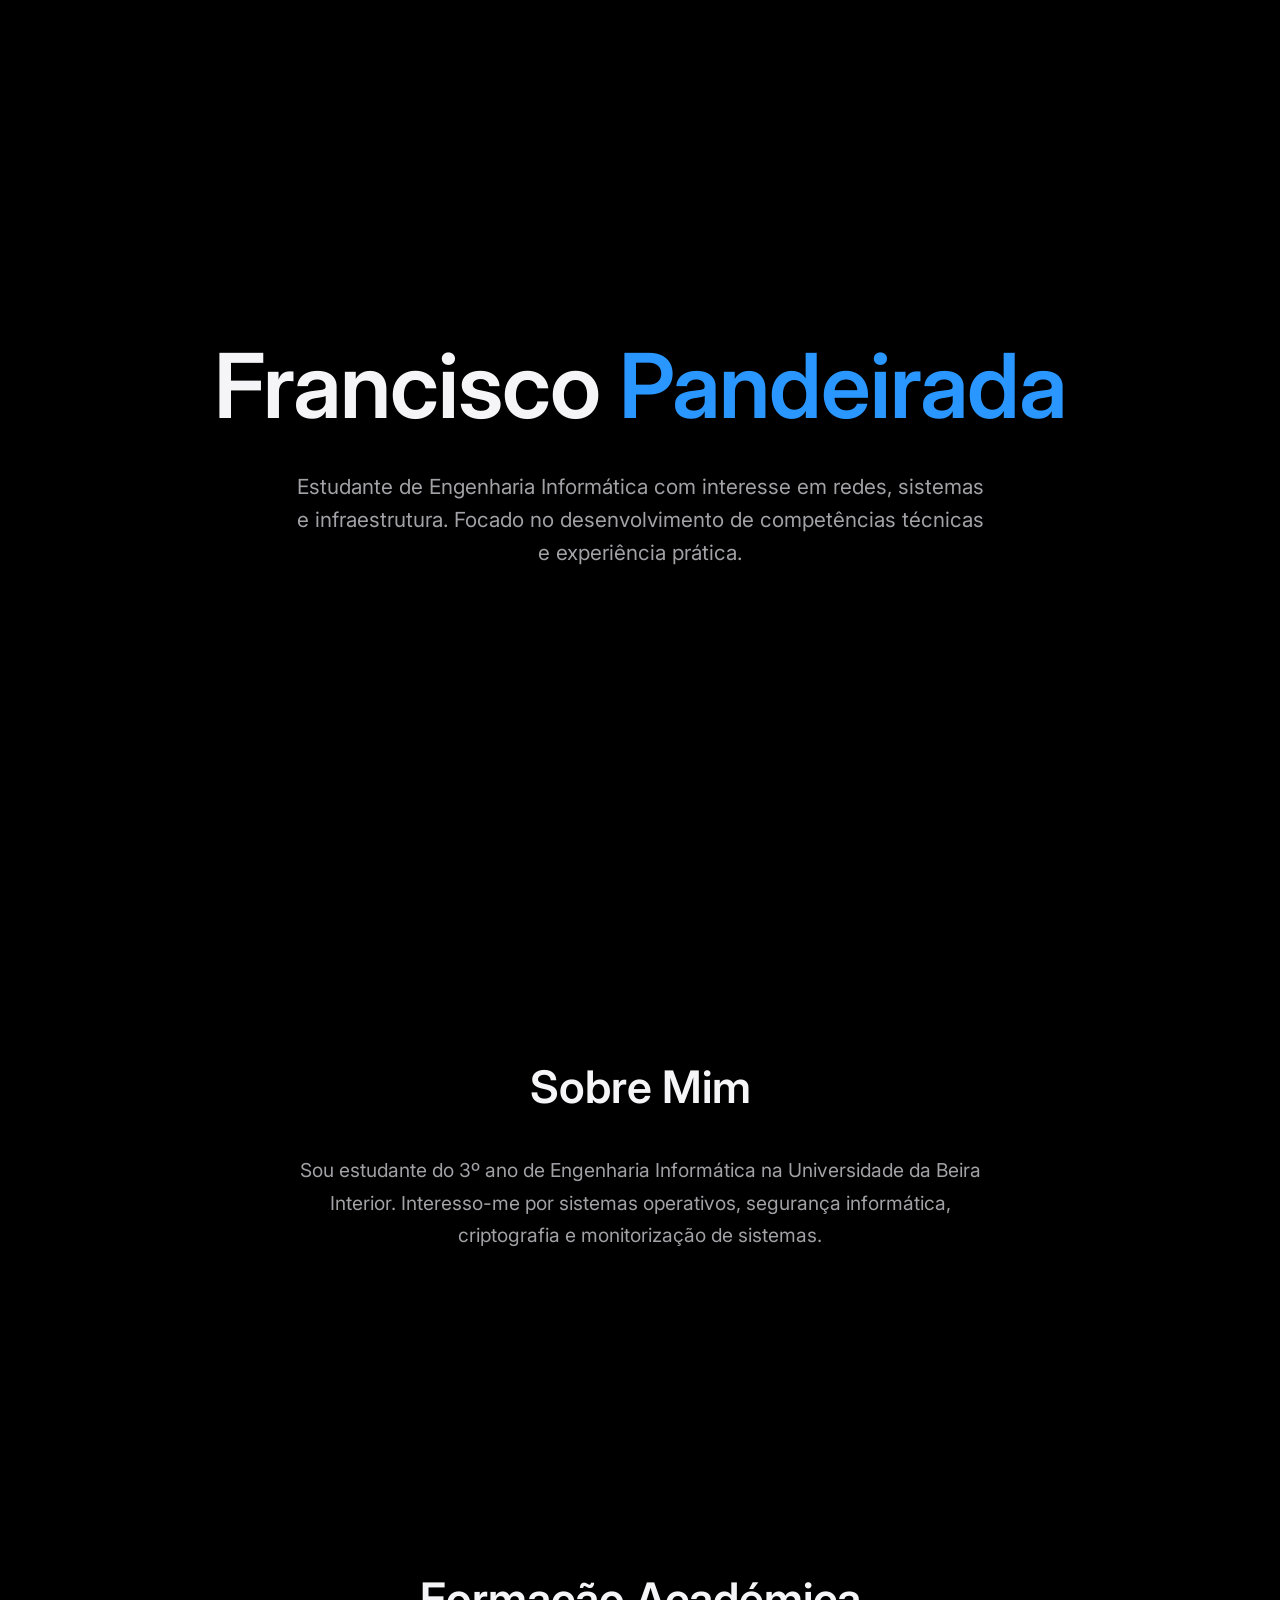
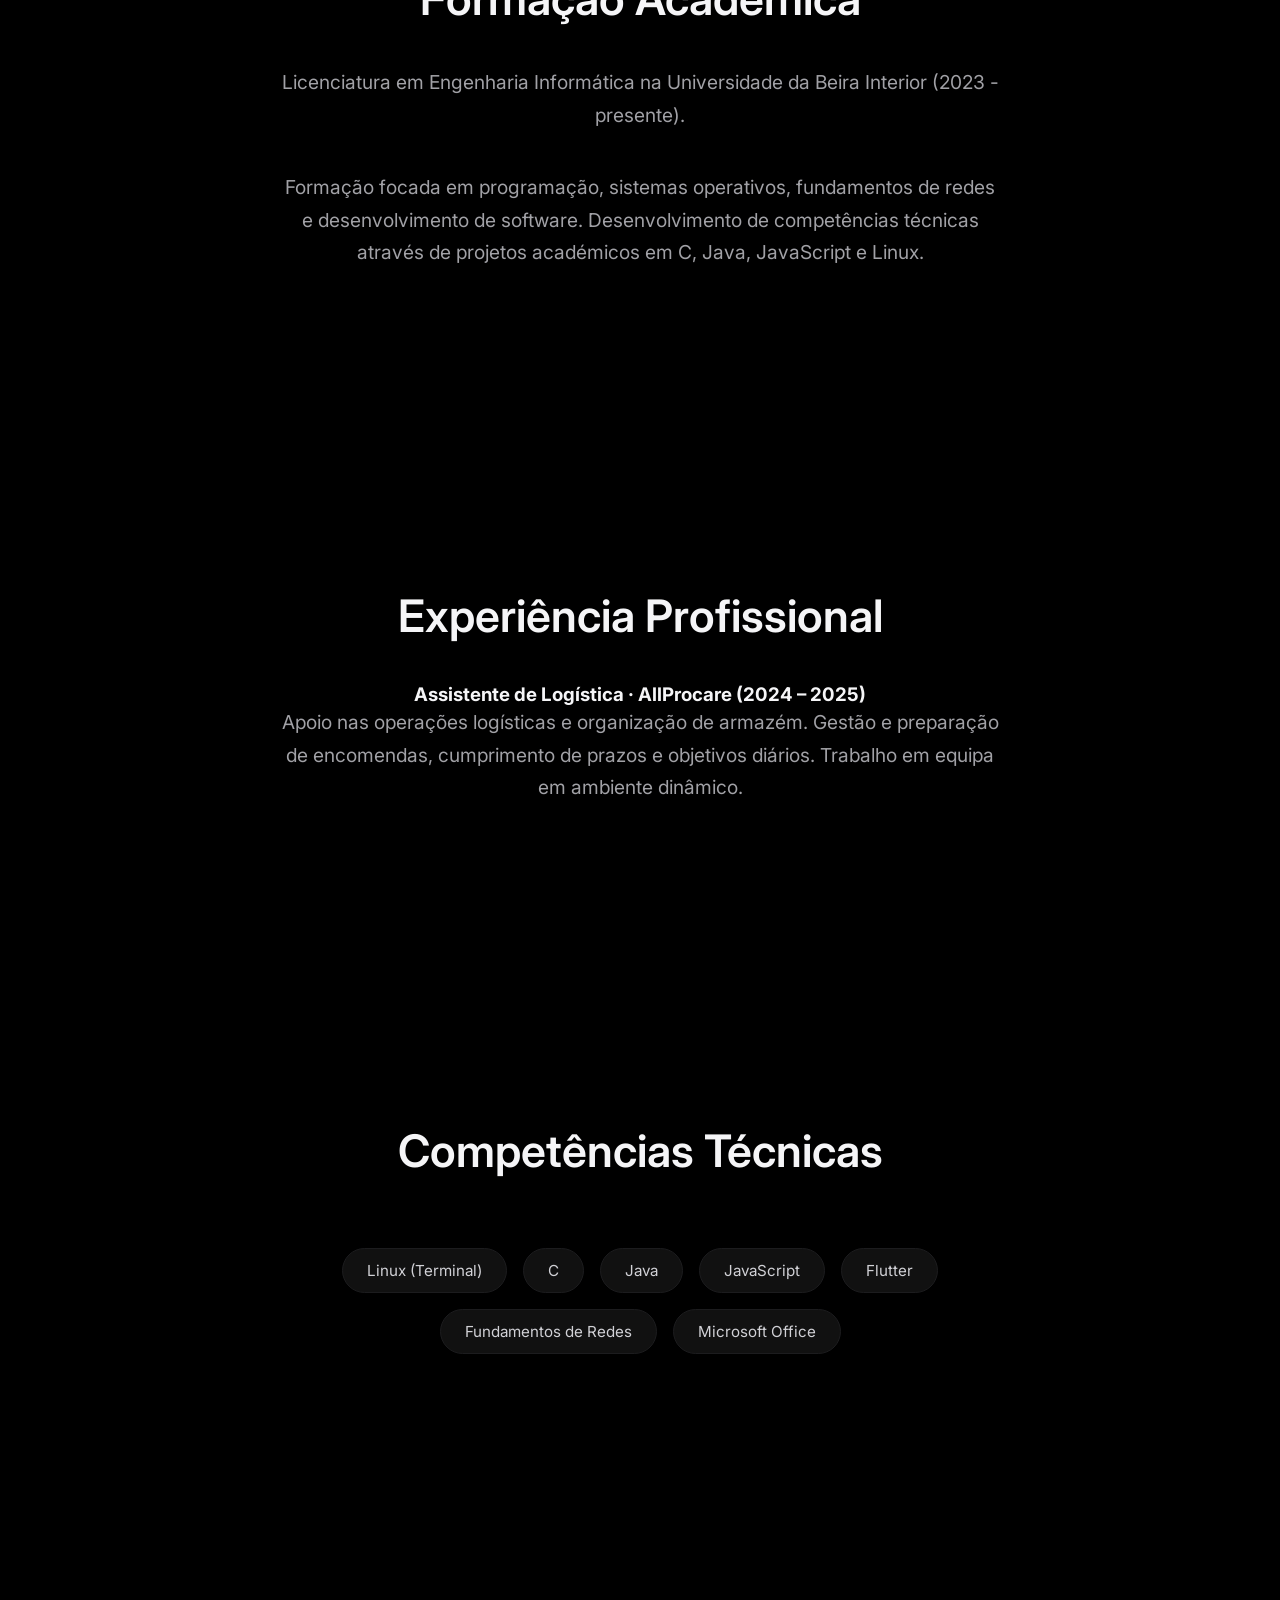
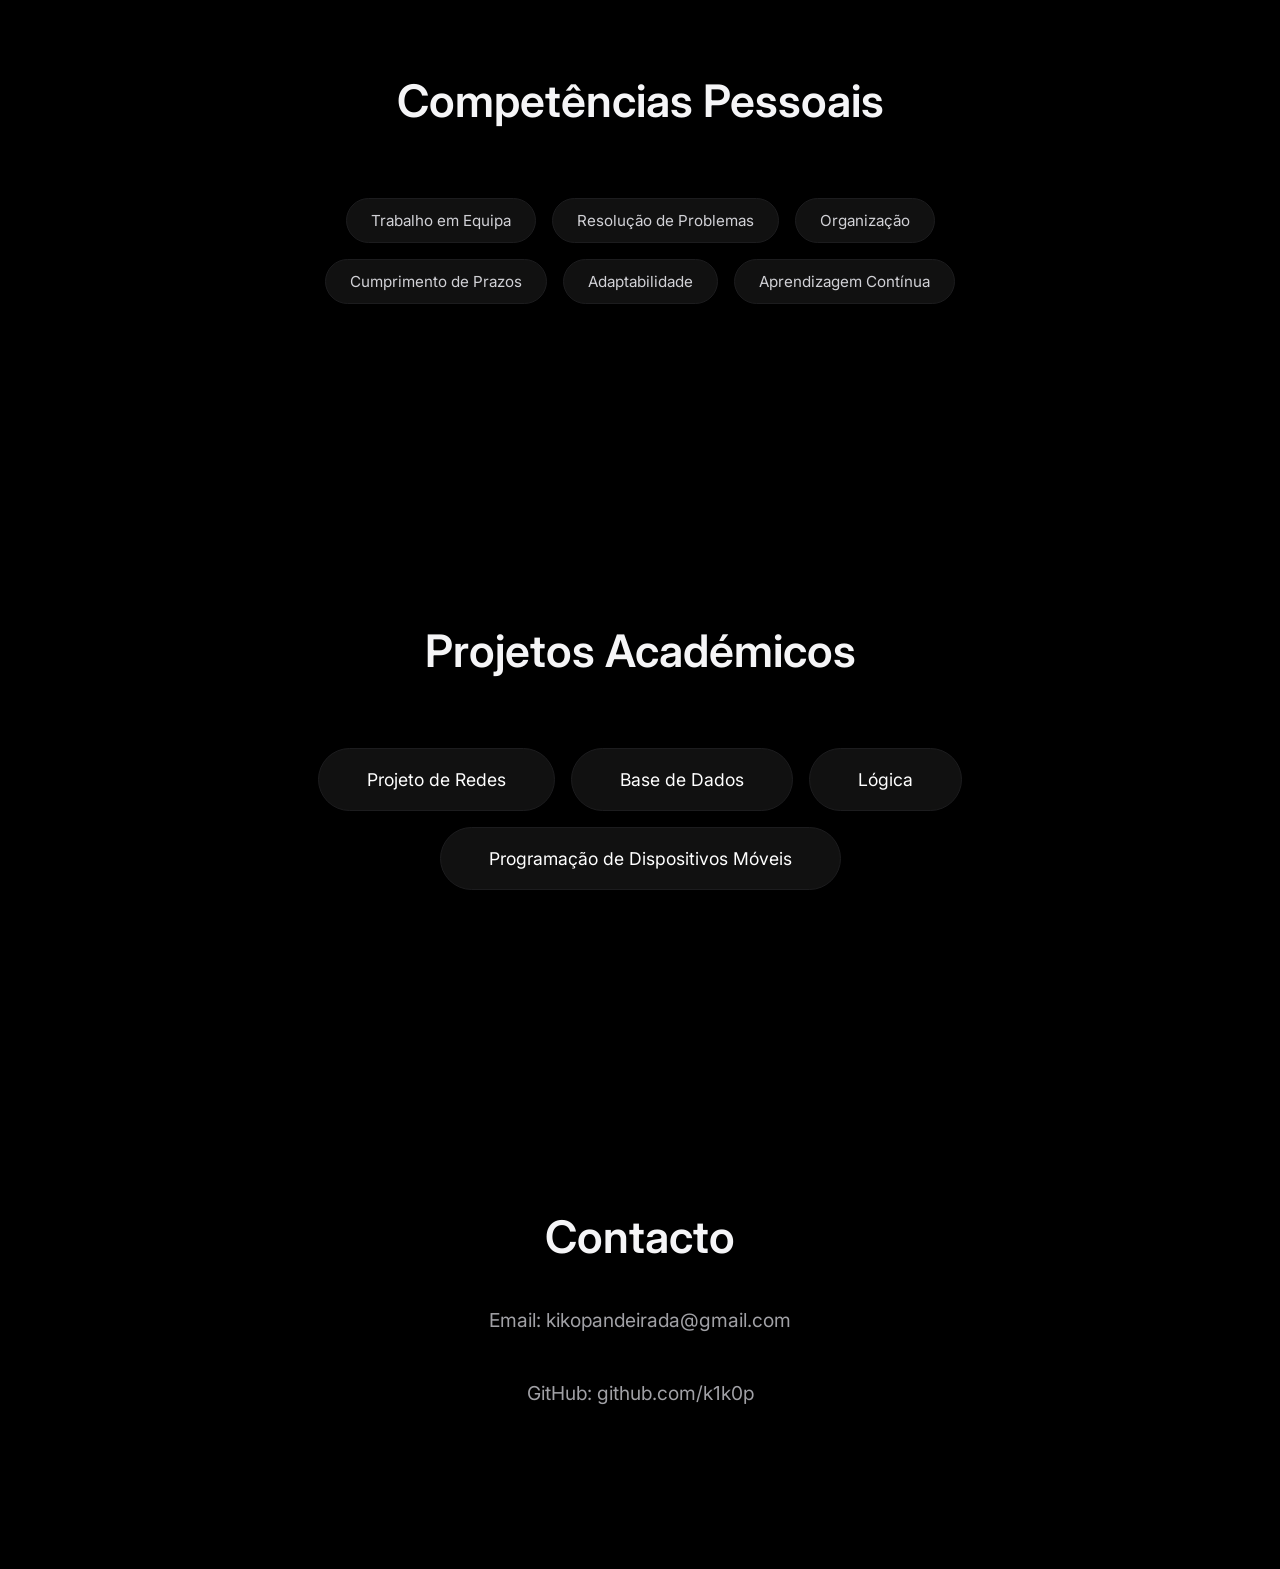
==== index.html @ ef0f7653 "add website" ====
<!DOCTYPE html>
<html lang="pt">
<head>
  <meta charset="UTF-8">
  <meta name="viewport" content="width=device-width, initial-scale=1.0">
  <title>Francisco | Engenharia Informática</title>
  <link rel="stylesheet" href="style.css">
  <link href="https://fonts.googleapis.com/css2?family=Inter:wght@300;400;600;800&display=swap" rel="stylesheet">
</head>

<script src="script.js"></script>

<body>
<section class="hero">
  <h1><span id="typing"></span></h1>
  <p>
    Estudante de Engenharia Informática com interesse em redes, sistemas e infraestrutura.
    Focado no desenvolvimento de competências técnicas e experiência prática.
  </p>
</section>

<section>
  <h2>Sobre Mim</h2>
  <p>
    Sou estudante do 3º ano de Engenharia Informática na Universidade da Beira Interior.
    Interesso-me por sistemas operativos, segurança informática, criptografia e monitorização de sistemas.
  </p>
</section>

<section>
  <h2>Formação Académica</h2>
  <p>
    Licenciatura em Engenharia Informática na Universidade da Beira Interior (2023 - presente).
  </p>
  <p>
    Formação focada em programação, sistemas operativos, fundamentos de redes e desenvolvimento de software.
    Desenvolvimento de competências técnicas através de projetos académicos em C, Java, JavaScript e Linux.
  </p>
</section>

<section>
  <h2>Experiência Profissional</h2>

  <div class="project">
    <h3>Assistente de Logística · AllProcare (2024 – 2025)</h3>
    <p>
      Apoio nas operações logísticas e organização de armazém.
      Gestão e preparação de encomendas, cumprimento de prazos e objetivos diários.
      Trabalho em equipa em ambiente dinâmico.
    </p>
  </div>

</section>

<section>
  <h2>Competências Técnicas</h2>

  <div class="skills-list">
    <div class="skill">Linux (Terminal)</div>
    <div class="skill">C</div>
    <div class="skill">Java</div>
    <div class="skill">JavaScript</div>
    <div class="skill">Flutter</div>
    <div class="skill">Fundamentos de Redes</div>
    <div class="skill">Microsoft Office</div>
  </div>

</section>

<section>
  <h2>Competências Pessoais</h2>

  <div class="skills-list">
    <div class="skill">Trabalho em Equipa</div>
    <div class="skill">Resolução de Problemas</div>
    <div class="skill">Organização</div>
    <div class="skill">Cumprimento de Prazos</div>
    <div class="skill">Adaptabilidade</div>
    <div class="skill">Aprendizagem Contínua</div>
  </div>

</section>

<section>
  <h2>Projetos Académicos</h2>

  <div class="skills-list">
    <a href="projeto-redes.html" class="project-link">Projeto de Redes</a>
    <a href="projeto-bd.html" class="project-link">Base de Dados</a>
    <a href="projeto-lógica.html" class="project-link">Lógica</a>
    <a href="projeto-pdm.html" class="project-link">Programação de Dispositivos Móveis</a>

  </div>
</section>

</section>

<section>
  <h2>Contacto</h2>
  <p>Email: kikopandeirada@gmail.com</p>
  <p>GitHub: github.com/k1k0p</p>
</section>

<script src="script.js"></script>
</body>
</html>
---- style.css ----
/* ==============================
   RESET
============================== */

* {
  margin: 0;
  padding: 0;
  box-sizing: border-box;
}

body {
  background: #000;
  color: #f5f5f7;
  font-family: -apple-system, BlinkMacSystemFont, "Inter", sans-serif;
  -webkit-font-smoothing: antialiased;
  scroll-behavior: smooth;
  transition: opacity 0.3s ease;
}


/* ==============================
   HERO (CENTRADA MESMO)
============================== */

.hero {
  height: 100vh;              /* ocupa o ecrã inteiro */
  display: flex;
  flex-direction: column;
  justify-content: center;    /* centra vertical */
  align-items: center;        /* centra horizontal */
  text-align: center;
  gap: 30px;
  padding: 0 10%;
}

.hero h1 {
  font-size: clamp(3.5rem, 7vw, 6rem);
  font-weight: 600;
  letter-spacing: -1px;
}

.highlight {
  color: #2997ff;
}

.hero p {
  max-width: 700px;
  font-size: 1.3rem;
  color: #a1a1a6;
  line-height: 1.6;
}


/* ==============================
   OUTRAS SEÇÕES
============================== */

section:not(.hero) {
  padding: 160px 10%;
  display: flex;
  flex-direction: column;
  align-items: center;
  text-align: center;
  gap: 40px;

  opacity: 0;
  transform: translateY(60px);
  transition: opacity 0.8s ease, transform 0.8s ease;
}

section.visible {
  opacity: 1;
  transform: translateY(0);
}


/* ==============================
   TIPOGRAFIA
============================== */

h2 {
  font-size: clamp(2rem, 4vw, 2.8rem);
  font-weight: 600;
}

p {
  max-width: 720px;
  font-size: 1.2rem;
  color: #a1a1a6;
  line-height: 1.7;
}


/* ==============================
   BOTÃO PROJETO (Homepage)
============================== */

.project-link {
  display: inline-block;
  padding: 20px 48px;
  border-radius: 60px;
  background: #111;
  border: 1px solid #1c1c1e;
  color: #fff;
  text-decoration: none;
  font-size: 1.1rem;
  transition: all 0.3s ease;
}

.project-link:hover {
  background: #2997ff;
  color: #000;
  transform: translateY(-5px);
}


/* ==============================
   PÁGINA DE PROJETO
============================== */

.product-hero {
  height: 100vh;
  display: flex;
  flex-direction: column;
  justify-content: center;
  align-items: center;
  gap: 30px;
  text-align: center;
  padding: 0 10%;
}

.product-hero h1 {
  font-size: clamp(4rem, 8vw, 7rem);
  letter-spacing: -2px;
}

.hero-sub {
  font-size: 1.5rem;
  color: #a1a1a6;
}

.product-content {
  padding: 160px 10%;
  max-width: 900px;
  margin: auto;
  display: flex;
  flex-direction: column;
  gap: 120px;

  opacity: 0;
  transform: translateY(60px);
  transition: opacity 0.8s ease, transform 0.8s ease;
}

.product-content.visible {
  opacity: 1;
  transform: translateY(0);
}


/* ==============================
   BOTÃO DOWNLOAD
============================== */

.download-btn {
  padding: 16px 40px;
  border-radius: 60px;
  background: #2997ff;
  color: #000;
  text-decoration: none;
  font-weight: 500;
  transition: all 0.3s ease;
}

.download-btn:hover {
  background: #1f7ae0;
  transform: scale(1.05);
}

/* ==============================
   SKILLS (BOLINHAS PREMIUM)
============================== */

.skills-list {
  display: flex;
  flex-wrap: wrap;
  justify-content: center;
  gap: 16px;
  margin-top: 30px;
  max-width: 800px;
}

.skill {
  padding: 12px 24px;
  border-radius: 50px;          /* formato bolinha */
  background: #111;
  border: 1px solid #1c1c1e;
  color: #d1d1d6;
  font-size: 0.95rem;
  transition: all 0.3s ease;
}

.skill:hover {
  background: #2997ff;
  color: #000;
  transform: translateY(-4px);
  box-shadow: 0 10px 25px rgba(41, 151, 255, 0.25);
}
.content-block .skill {
  background: #0d0d0f;
  border: 1px solid #1f1f22;
}

/* ==============================
   BACK TO HOMEPAGE BUTTON
============================== */

.project-navigation {
  padding: 120px 10%;
  display: flex;
  justify-content: center;
}

.back-home-btn {
  padding: 14px 40px;
  border-radius: 60px;
  background: #111;
  border: 1px solid #1c1c1e;
  color: #fff;
  text-decoration: none;
  font-size: 1rem;
  transition: all 0.3s ease;
}

.back-home-btn:hover {
  background: #2997ff;
  color: #000;
  transform: translateY(-4px);
}
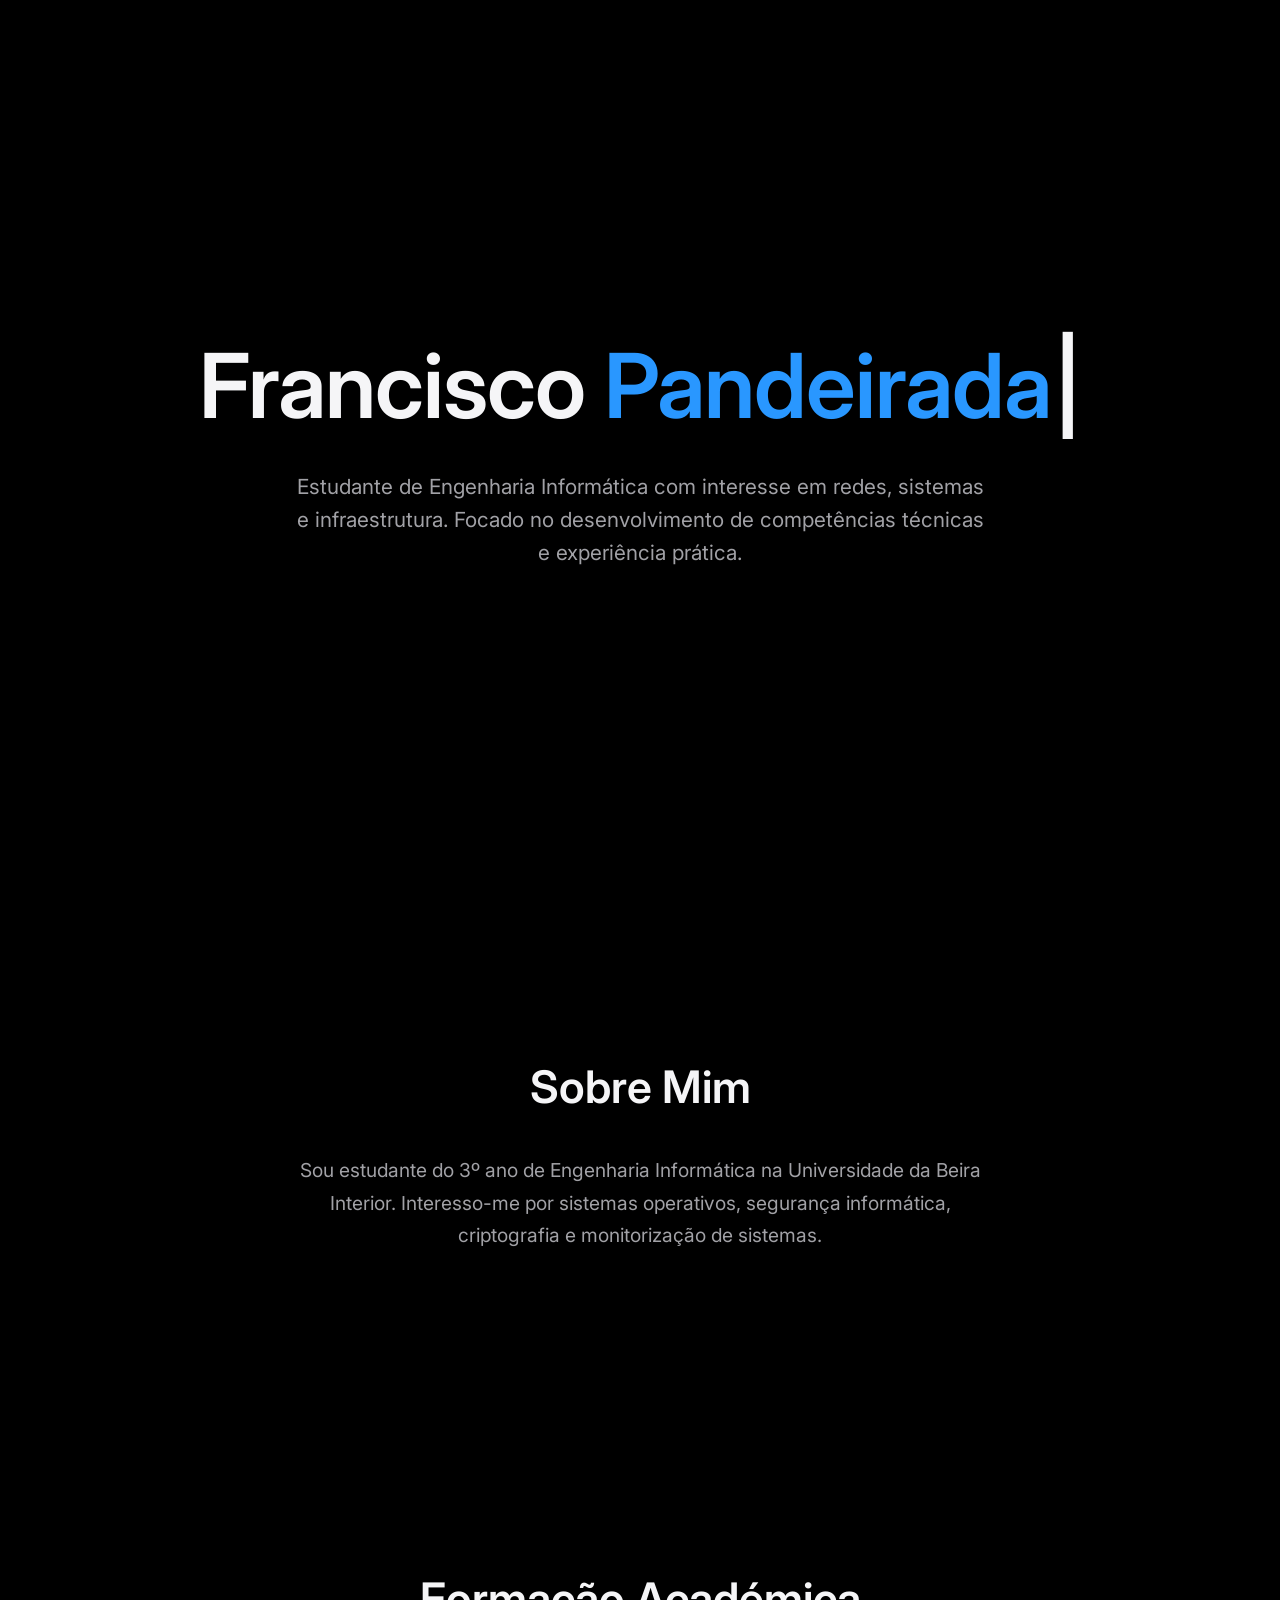
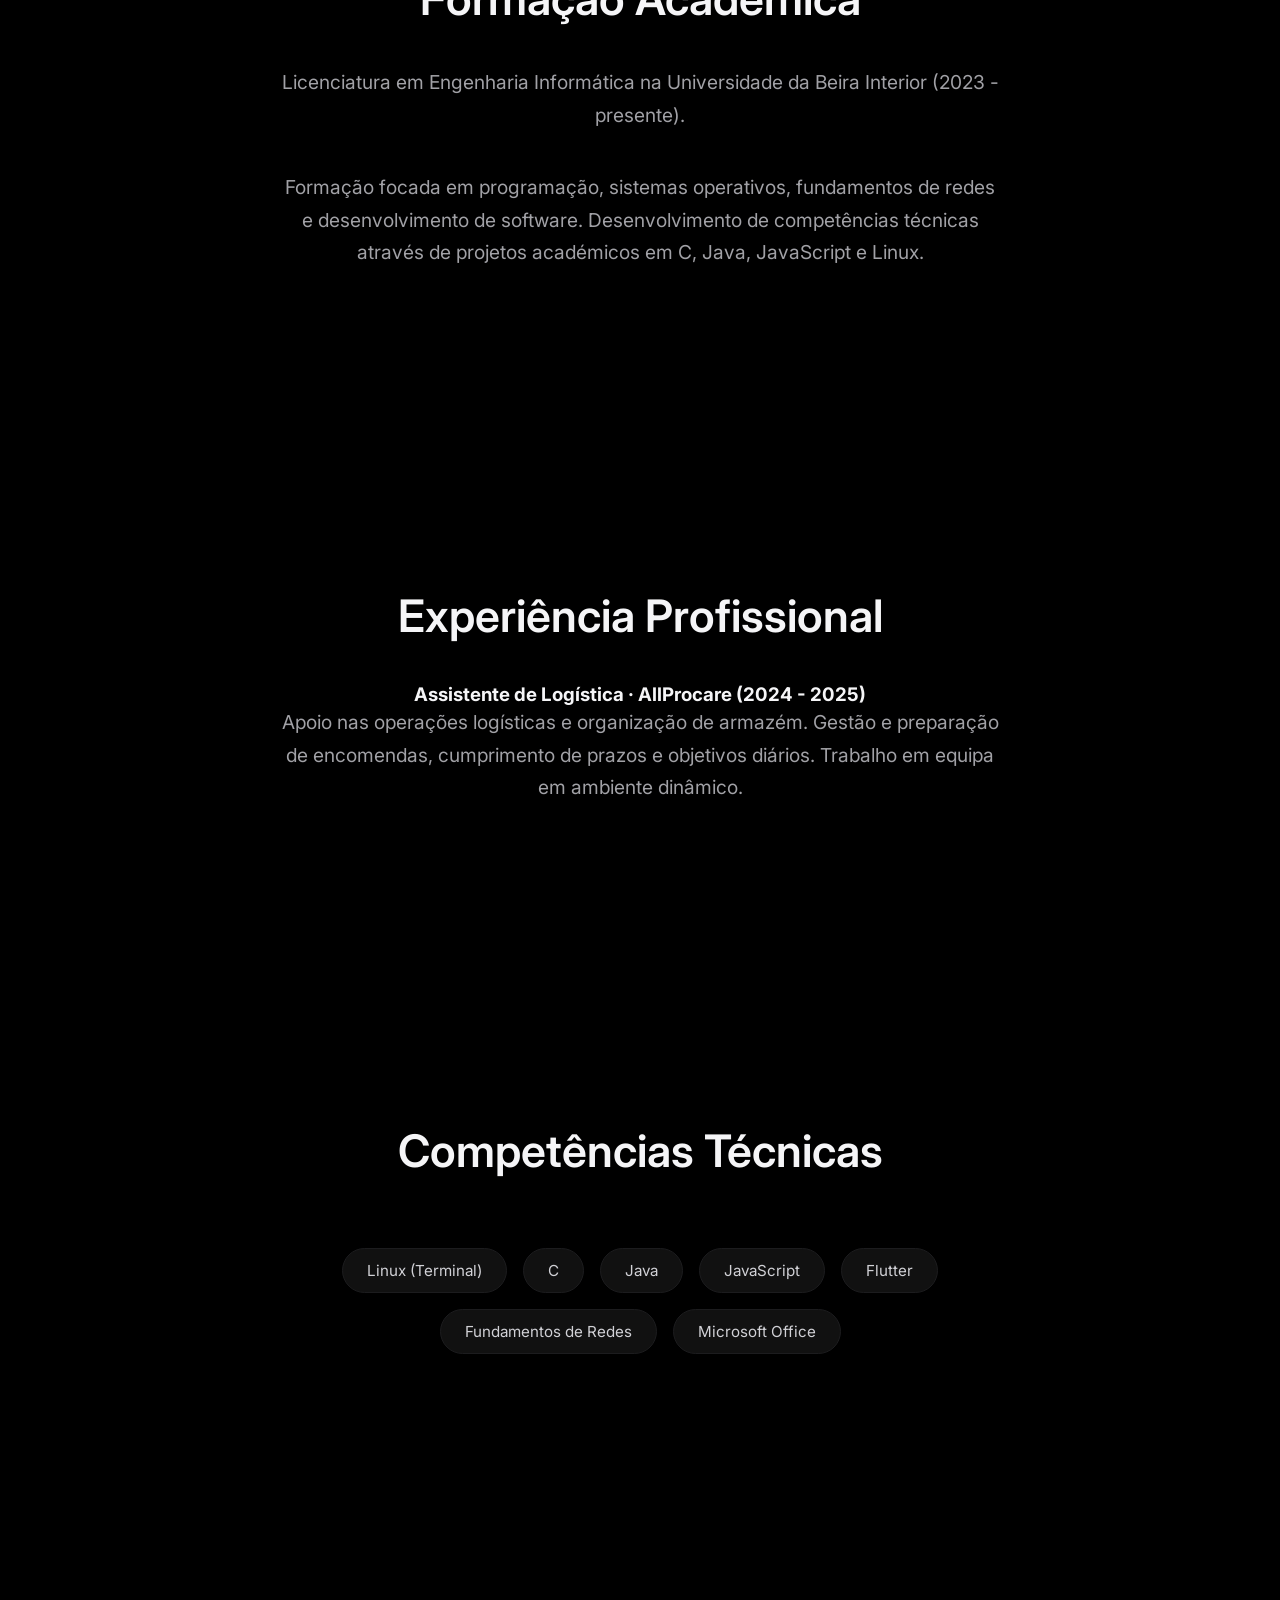
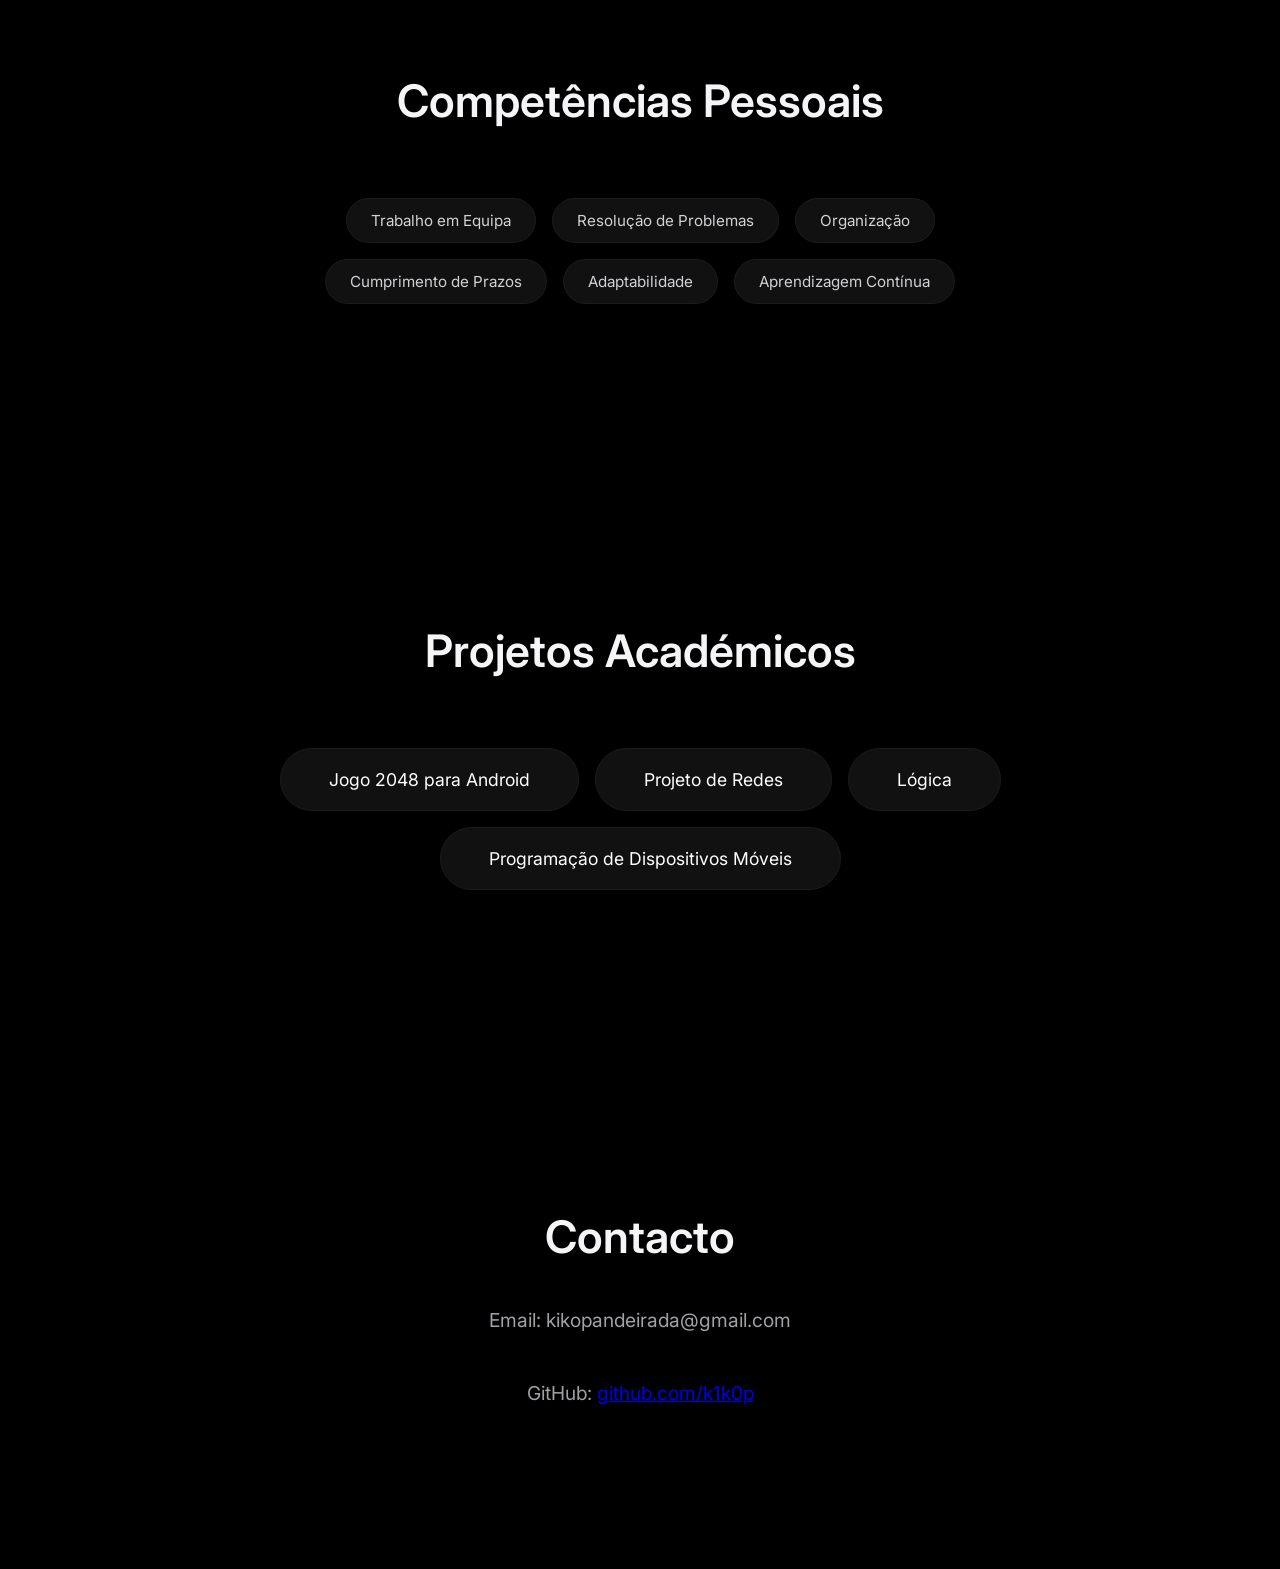
==== commit 00f9c31a: "update portfolio projects" ====
--- a/index.html
+++ b/index.html
@@ -4,58 +4,81 @@
   <meta charset="UTF-8">
   <meta name="viewport" content="width=device-width, initial-scale=1.0">
   <title>Francisco | Engenharia Informática</title>
+
   <link rel="stylesheet" href="style.css">
+
   <link href="https://fonts.googleapis.com/css2?family=Inter:wght@300;400;600;800&display=swap" rel="stylesheet">
 </head>
 
-<script src="script.js"></script>
+<body>
 
-<body>
 <section class="hero">
-  <h1><span id="typing"></span></h1>
+
+  <h1>
+    Francisco <span id="typing-name"></span>
+  </h1>
+
   <p>
     Estudante de Engenharia Informática com interesse em redes, sistemas e infraestrutura.
     Focado no desenvolvimento de competências técnicas e experiência prática.
   </p>
+
 </section>
 
+
 <section>
+
   <h2>Sobre Mim</h2>
+
   <p>
     Sou estudante do 3º ano de Engenharia Informática na Universidade da Beira Interior.
     Interesso-me por sistemas operativos, segurança informática, criptografia e monitorização de sistemas.
   </p>
+
 </section>
 
+
 <section>
+
   <h2>Formação Académica</h2>
+
   <p>
     Licenciatura em Engenharia Informática na Universidade da Beira Interior (2023 - presente).
   </p>
+
   <p>
     Formação focada em programação, sistemas operativos, fundamentos de redes e desenvolvimento de software.
     Desenvolvimento de competências técnicas através de projetos académicos em C, Java, JavaScript e Linux.
   </p>
+
 </section>
 
+
 <section>
+
   <h2>Experiência Profissional</h2>
 
   <div class="project">
-    <h3>Assistente de Logística · AllProcare (2024 – 2025)</h3>
+
+    <h3>Assistente de Logística · AllProcare (2024 - 2025)</h3>
+
     <p>
       Apoio nas operações logísticas e organização de armazém.
       Gestão e preparação de encomendas, cumprimento de prazos e objetivos diários.
       Trabalho em equipa em ambiente dinâmico.
     </p>
+
   </div>
 
 </section>
 
+
 <section>
+
   <h2>Competências Técnicas</h2>
 
   <div class="skills-list">
+
     <div class="skill">Linux (Terminal)</div>
     <div class="skill">C</div>
     <div class="skill">Java</div>
@@ -63,44 +86,74 @@
     <div class="skill">Flutter</div>
     <div class="skill">Fundamentos de Redes</div>
     <div class="skill">Microsoft Office</div>
+
   </div>
 
 </section>
 
+
 <section>
+
   <h2>Competências Pessoais</h2>
 
   <div class="skills-list">
+
     <div class="skill">Trabalho em Equipa</div>
     <div class="skill">Resolução de Problemas</div>
     <div class="skill">Organização</div>
     <div class="skill">Cumprimento de Prazos</div>
     <div class="skill">Adaptabilidade</div>
     <div class="skill">Aprendizagem Contínua</div>
+
   </div>
 
 </section>
 
+
 <section>
+
   <h2>Projetos Académicos</h2>
 
   <div class="skills-list">
-    <a href="projeto-redes.html" class="project-link">Projeto de Redes</a>
-    <a href="projeto-bd.html" class="project-link">Base de Dados</a>
-    <a href="projeto-lógica.html" class="project-link">Lógica</a>
-    <a href="projeto-pdm.html" class="project-link">Programação de Dispositivos Móveis</a>
+
+    <a href="projeto-2048.html" class="project-link">
+      Jogo 2048 para Android
+    </a>
+
+    <a href="projeto-redes.html" class="project-link">
+      Projeto de Redes
+    </a>
+
+    <a href="projeto-lógica.html" class="project-link">
+      Lógica
+    </a>
+
+    <a href="projeto-pdm.html" class="project-link">
+      Programação de Dispositivos Móveis
+    </a>
 
   </div>
-</section>
 
 </section>
 
+
 <section>
+
   <h2>Contacto</h2>
+
   <p>Email: kikopandeirada@gmail.com</p>
-  <p>GitHub: github.com/k1k0p</p>
+
+  <p>
+    GitHub:
+    <a href="https://github.com/k1k0p" target="_blank">
+      github.com/k1k0p
+    </a>
+  </p>
+
 </section>
 
+
 <script src="script.js"></script>
+
 </body>
 </html>
--- a/style.css
+++ b/style.css
@@ -236,4 +236,17 @@
   background: #2997ff;
   color: #000;
   transform: translateY(-4px);
+}
+
+/*-------------------------------------------------------*/
+
+.cursor{
+  margin-left:2px;
+  animation: blink 1s infinite;
+}
+
+@keyframes blink{
+  0%{opacity:1;}
+  50%{opacity:0;}
+  100%{opacity:1;}
 }
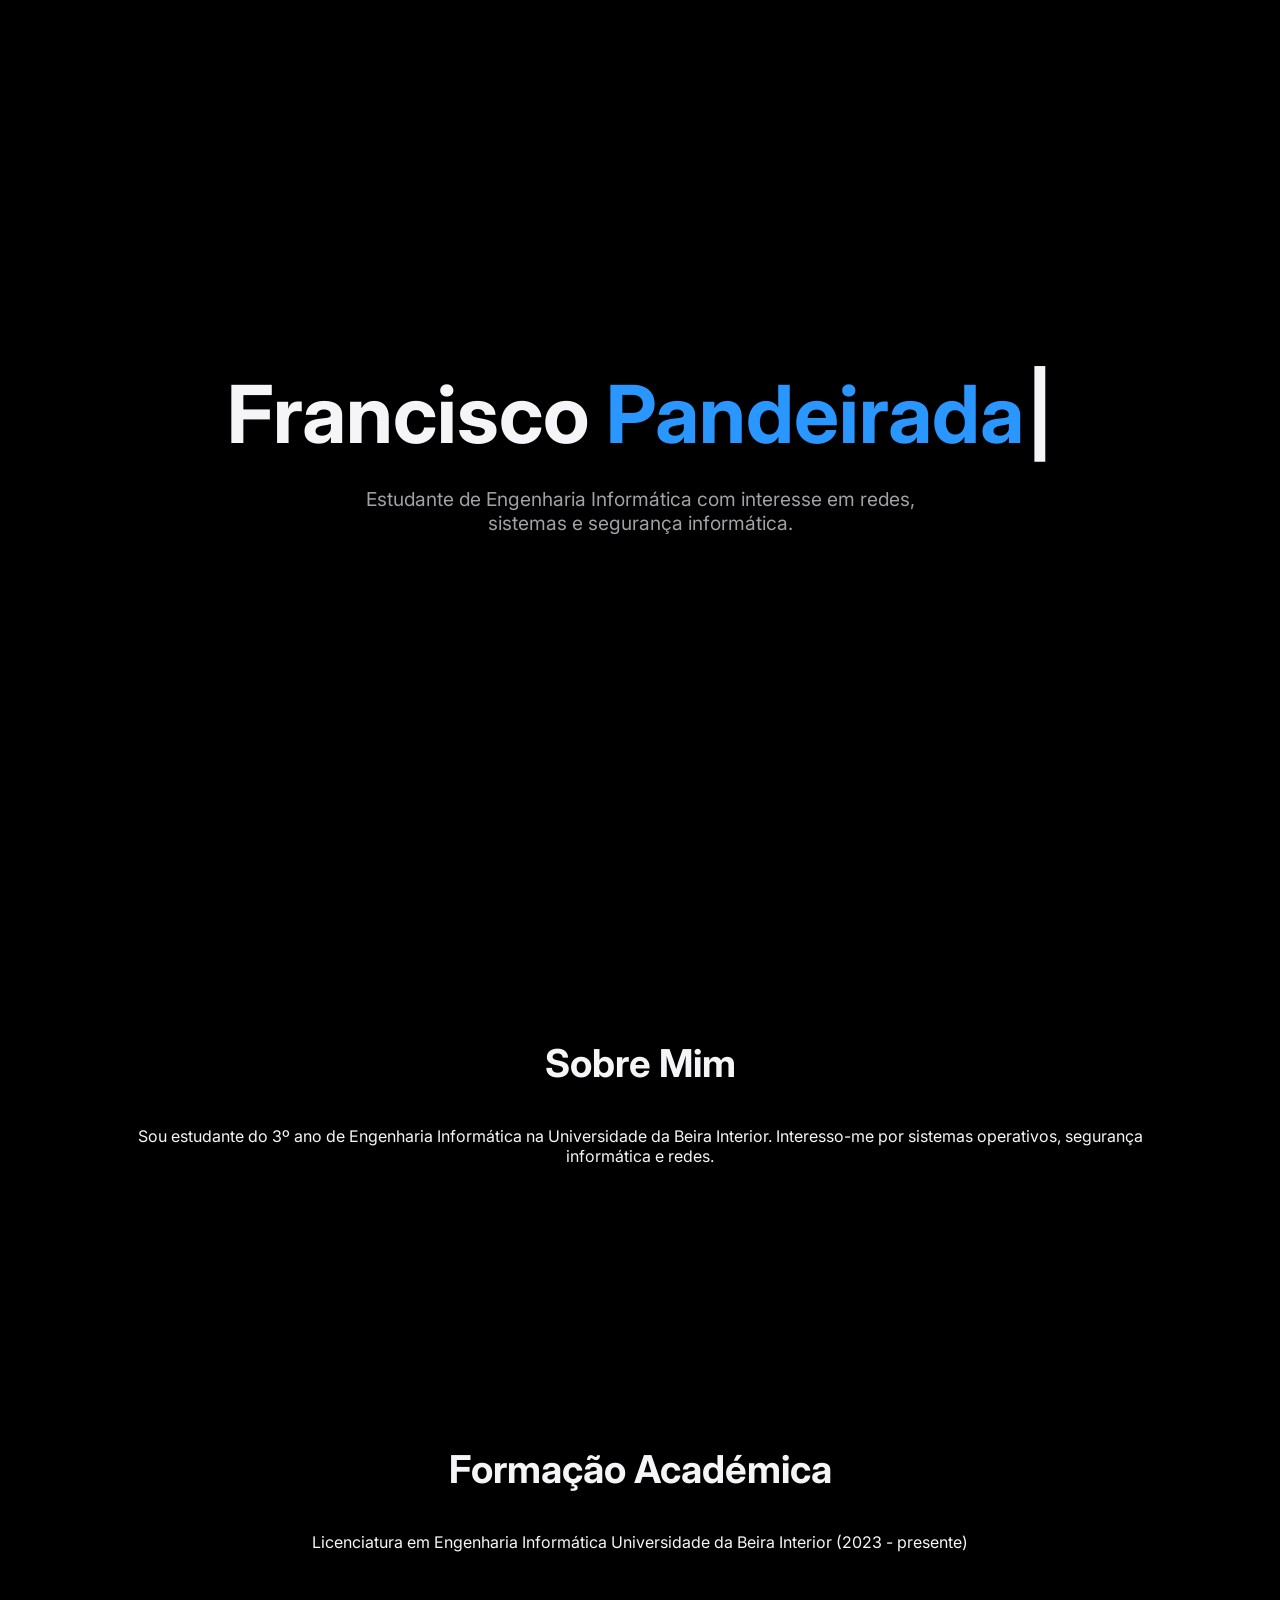
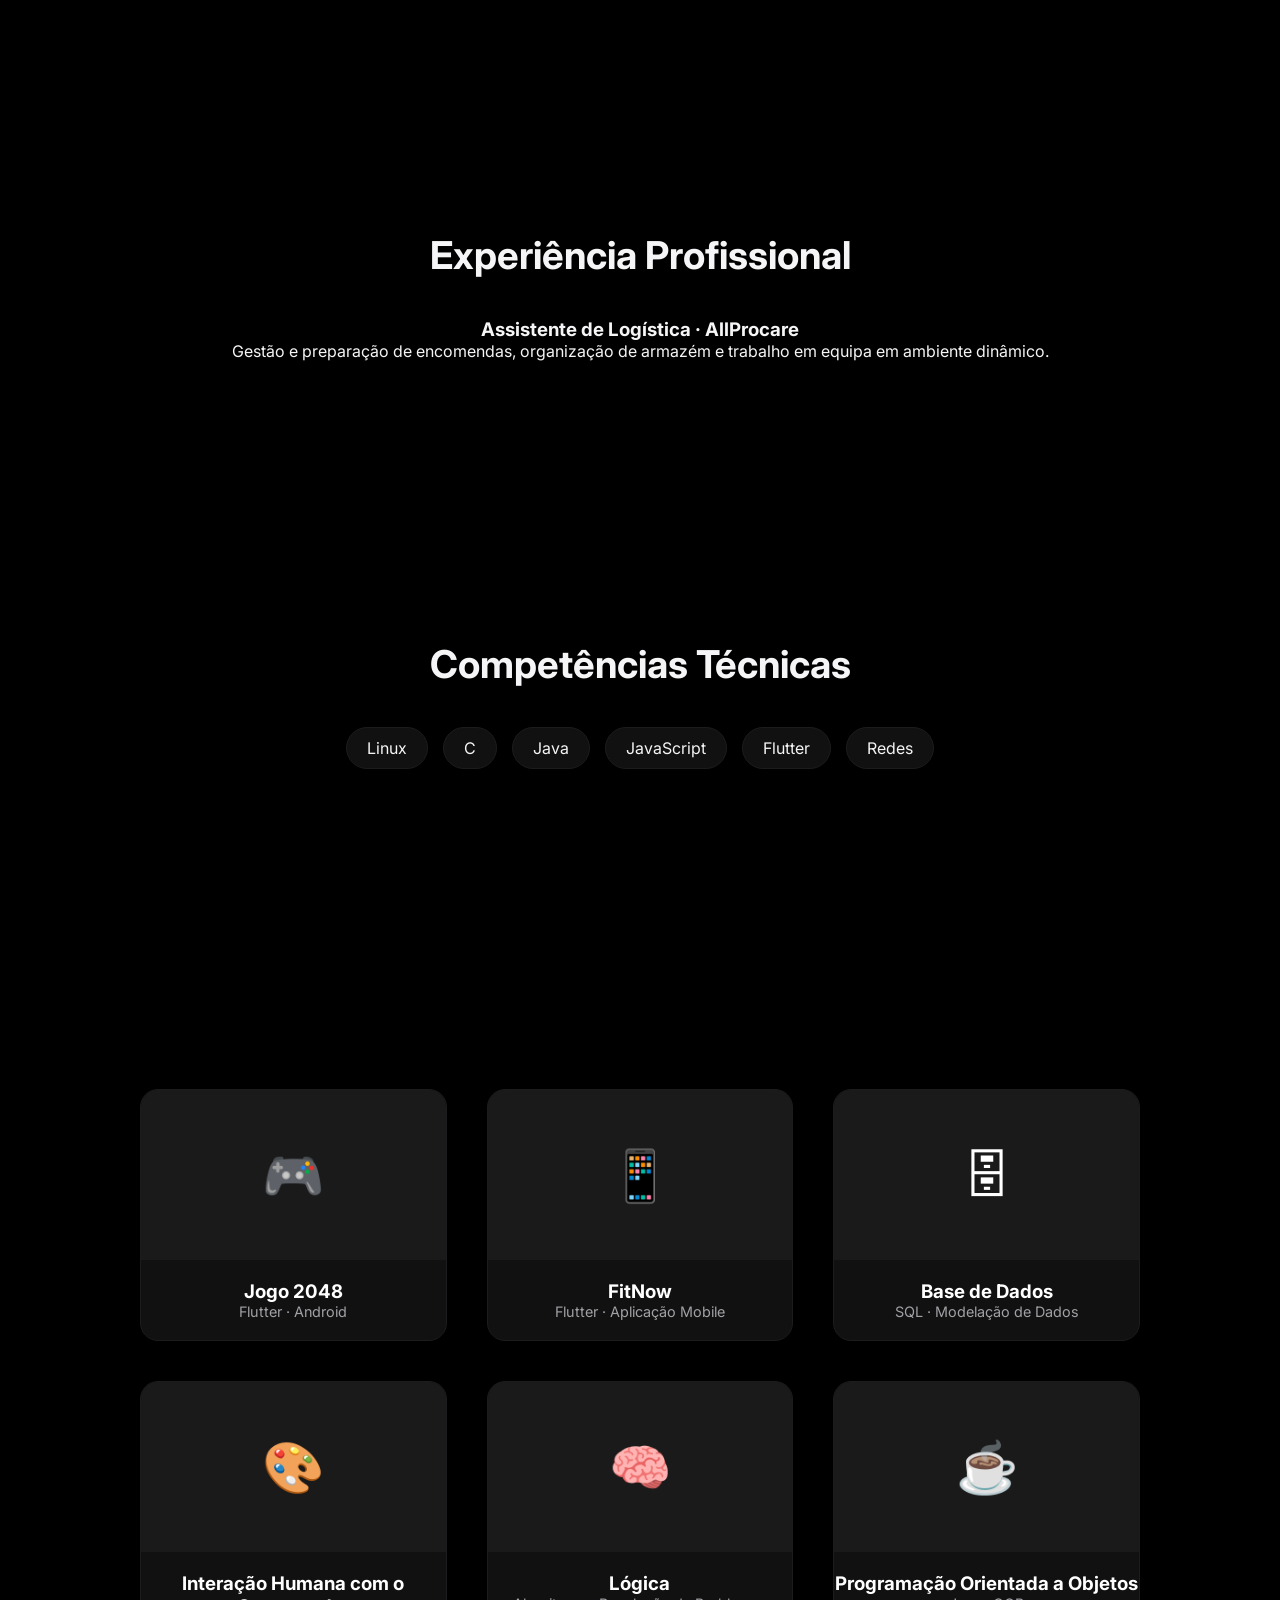
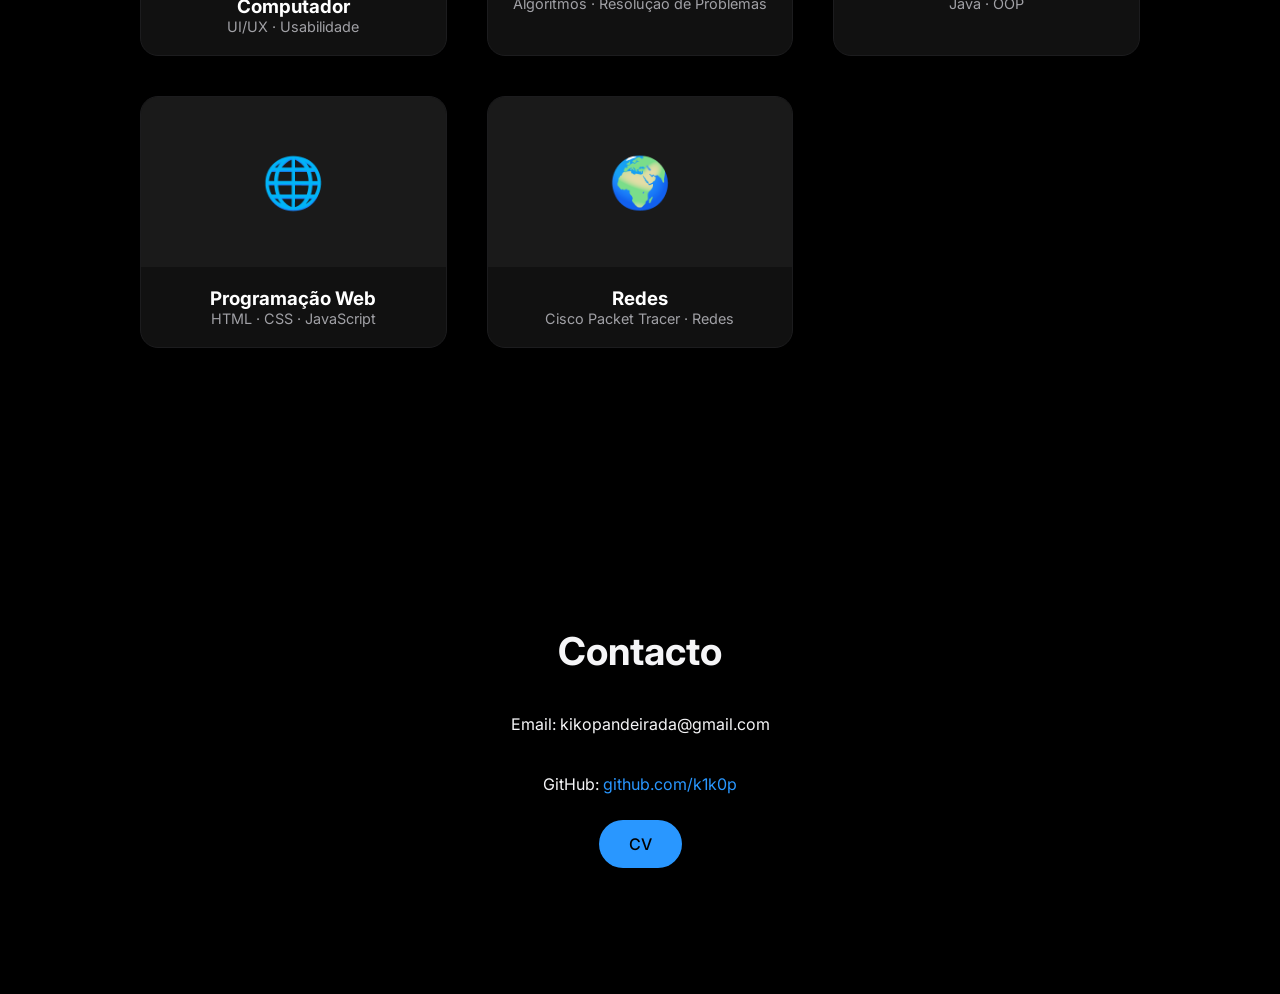
==== commit 1d2a9532: "update 5/03" ====
--- a/index.html
+++ b/index.html
@@ -1,159 +1,196 @@
 <!DOCTYPE html>
 <html lang="pt">
+
 <head>
-  <meta charset="UTF-8">
-  <meta name="viewport" content="width=device-width, initial-scale=1.0">
-  <title>Francisco | Engenharia Informática</title>
 
-  <link rel="stylesheet" href="style.css">
+<meta charset="UTF-8">
+<meta name="viewport" content="width=device-width, initial-scale=1.0">
 
-  <link href="https://fonts.googleapis.com/css2?family=Inter:wght@300;400;600;800&display=swap" rel="stylesheet">
+<title>Francisco | Engenharia Informática</title>
+
+<link rel="stylesheet" href="./style.css">
+
+<link href="https://fonts.googleapis.com/css2?family=Inter:wght@300;400;600;800&display=swap" rel="stylesheet">
+
 </head>
+
 
 <body>
 
+
+<!-- HERO -->
+
 <section class="hero">
 
-  <h1>
-    Francisco <span id="typing-name"></span>
-  </h1>
+<h1>
+Francisco <span id="typing-name"></span>
+</h1>
 
-  <p>
-    Estudante de Engenharia Informática com interesse em redes, sistemas e infraestrutura.
-    Focado no desenvolvimento de competências técnicas e experiência prática.
-  </p>
+<p>
+Estudante de Engenharia Informática com interesse em redes,
+sistemas e segurança informática.
+</p>
 
 </section>
 
 
+<!-- SOBRE -->
+
 <section>
 
-  <h2>Sobre Mim</h2>
+<h2>Sobre Mim</h2>
 
-  <p>
-    Sou estudante do 3º ano de Engenharia Informática na Universidade da Beira Interior.
-    Interesso-me por sistemas operativos, segurança informática, criptografia e monitorização de sistemas.
-  </p>
+<p>
+Sou estudante do 3º ano de Engenharia Informática
+na Universidade da Beira Interior.
+Interesso-me por sistemas operativos,
+segurança informática e redes.
+</p>
 
 </section>
 
 
+<!-- FORMAÇÃO -->
+
 <section>
 
-  <h2>Formação Académica</h2>
+<h2>Formação Académica</h2>
 
-  <p>
-    Licenciatura em Engenharia Informática na Universidade da Beira Interior (2023 - presente).
-  </p>
-
-  <p>
-    Formação focada em programação, sistemas operativos, fundamentos de redes e desenvolvimento de software.
-    Desenvolvimento de competências técnicas através de projetos académicos em C, Java, JavaScript e Linux.
-  </p>
+<p>
+Licenciatura em Engenharia Informática  
+Universidade da Beira Interior (2023 - presente)
+</p>
 
 </section>
 
 
+<!-- EXPERIÊNCIA -->
+
 <section>
 
-  <h2>Experiência Profissional</h2>
+<h2>Experiência Profissional</h2>
 
-  <div class="project">
+<div class="job">
 
-    <h3>Assistente de Logística · AllProcare (2024 - 2025)</h3>
+<h3>Assistente de Logística · AllProcare</h3>
 
-    <p>
-      Apoio nas operações logísticas e organização de armazém.
-      Gestão e preparação de encomendas, cumprimento de prazos e objetivos diários.
-      Trabalho em equipa em ambiente dinâmico.
-    </p>
+<p>
+Gestão e preparação de encomendas, organização de armazém
+e trabalho em equipa em ambiente dinâmico.
+</p>
 
-  </div>
+</div>
 
 </section>
 
 
+<!-- SKILLS -->
+
 <section>
 
-  <h2>Competências Técnicas</h2>
+<h2>Competências Técnicas</h2>
 
-  <div class="skills-list">
+<div class="skills">
 
-    <div class="skill">Linux (Terminal)</div>
-    <div class="skill">C</div>
-    <div class="skill">Java</div>
-    <div class="skill">JavaScript</div>
-    <div class="skill">Flutter</div>
-    <div class="skill">Fundamentos de Redes</div>
-    <div class="skill">Microsoft Office</div>
+<span>Linux</span>
+<span>C</span>
+<span>Java</span>
+<span>JavaScript</span>
+<span>Flutter</span>
+<span>Redes</span>
 
-  </div>
+</div>
 
 </section>
 
 
+<!-- PROJETOS -->
+
+<section>
+<div class="projects-grid">
+
+<a href="/projetos/projeto-2048.html" class="project-card">
+<div class="project-icon">🎮</div>
+<h3>Jogo 2048</h3>
+<p>Flutter · Android</p>
+</a>
+
+<a href="/projetos/projeto-fitnow.html" class="project-card">
+<div class="project-icon">📱</div>
+<h3>FitNow</h3>
+<p>Flutter · Aplicação Mobile</p>
+</a>
+
+<a href="/projetos/projeto-bd.html" class="project-card">
+<div class="project-icon">🗄</div>
+<h3>Base de Dados</h3>
+<p>SQL · Modelação de Dados</p>
+</a>
+
+<a href="/projetos/projeto-ihc.html" class="project-card">
+<div class="project-icon">🎨</div>
+<h3>Interação Humana com o Computador</h3>
+<p>UI/UX · Usabilidade</p>
+</a>
+
+<a href="/projetos/projeto-lógica.html" class="project-card">
+<div class="project-icon">🧠</div>
+<h3>Lógica</h3>
+<p>Algoritmos · Resolução de Problemas</p>
+</a>
+
+<a href="/projetos/projeto-poo.html" class="project-card">
+<div class="project-icon">☕</div>
+<h3>Programação Orientada a Objetos</h3>
+<p>Java · OOP</p>
+</a>
+
+<a href="/projetos/projeto-pweb.html" class="project-card">
+<div class="project-icon">🌐</div>
+<h3>Programação Web</h3>
+<p>HTML · CSS · JavaScript</p>
+</a>
+
+<a href="/projetos/projeto-redes.html" class="project-card">
+<div class="project-icon">🌍</div>
+<h3>Redes</h3>
+<p>Cisco Packet Tracer · Redes</p>
+</a>
+
+</div>
+</section>
+
+
+
+<!-- CONTACTO -->
+
 <section>
 
-  <h2>Competências Pessoais</h2>
+<h2>Contacto</h2>
 
-  <div class="skills-list">
+<p>Email: kikopandeirada@gmail.com</p>
 
-    <div class="skill">Trabalho em Equipa</div>
-    <div class="skill">Resolução de Problemas</div>
-    <div class="skill">Organização</div>
-    <div class="skill">Cumprimento de Prazos</div>
-    <div class="skill">Adaptabilidade</div>
-    <div class="skill">Aprendizagem Contínua</div>
 
-  </div>
+
+<p>
+GitHub:
+<a href="https://github.com/k1k0p" target="_blank">
+github.com/k1k0p
+</a>
+</p>
+
+<div class="cv-download">
+
+<a href="ficheiros/CV_Francisco_Pandeirada.pdf" download class="download-btn">
+    CV
+</a>
+
+</div>
 
 </section>
 
 
-<section>
-
-  <h2>Projetos Académicos</h2>
-
-  <div class="skills-list">
-
-    <a href="projeto-2048.html" class="project-link">
-      Jogo 2048 para Android
-    </a>
-
-    <a href="projeto-redes.html" class="project-link">
-      Projeto de Redes
-    </a>
-
-    <a href="projeto-lógica.html" class="project-link">
-      Lógica
-    </a>
-
-    <a href="projeto-pdm.html" class="project-link">
-      Programação de Dispositivos Móveis
-    </a>
-
-  </div>
-
-</section>
-
-
-<section>
-
-  <h2>Contacto</h2>
-
-  <p>Email: kikopandeirada@gmail.com</p>
-
-  <p>
-    GitHub:
-    <a href="https://github.com/k1k0p" target="_blank">
-      github.com/k1k0p
-    </a>
-  </p>
-
-</section>
-
-
-<script src="script.js"></script>
+<script src="./script.js"></script>
 
 </body>
 </html>
--- a/style.css
+++ b/style.css
@@ -1,252 +1,362 @@
-/* ==============================
-   RESET
-============================== */
-
-* {
-  margin: 0;
-  padding: 0;
-  box-sizing: border-box;
-}
-
-body {
-  background: #000;
-  color: #f5f5f7;
-  font-family: -apple-system, BlinkMacSystemFont, "Inter", sans-serif;
-  -webkit-font-smoothing: antialiased;
-  scroll-behavior: smooth;
-  transition: opacity 0.3s ease;
-}
-
-
-/* ==============================
-   HERO (CENTRADA MESMO)
-============================== */
-
-.hero {
-  height: 100vh;              /* ocupa o ecrã inteiro */
-  display: flex;
-  flex-direction: column;
-  justify-content: center;    /* centra vertical */
-  align-items: center;        /* centra horizontal */
-  text-align: center;
-  gap: 30px;
-  padding: 0 10%;
-}
-
-.hero h1 {
-  font-size: clamp(3.5rem, 7vw, 6rem);
-  font-weight: 600;
-  letter-spacing: -1px;
-}
-
-.highlight {
-  color: #2997ff;
-}
-
-.hero p {
-  max-width: 700px;
-  font-size: 1.3rem;
-  color: #a1a1a6;
-  line-height: 1.6;
-}
-
-
-/* ==============================
-   OUTRAS SEÇÕES
-============================== */
-
-section:not(.hero) {
-  padding: 160px 10%;
-  display: flex;
-  flex-direction: column;
-  align-items: center;
-  text-align: center;
-  gap: 40px;
-
-  opacity: 0;
-  transform: translateY(60px);
-  transition: opacity 0.8s ease, transform 0.8s ease;
-}
-
-section.visible {
-  opacity: 1;
-  transform: translateY(0);
-}
-
-
-/* ==============================
-   TIPOGRAFIA
-============================== */
-
-h2 {
-  font-size: clamp(2rem, 4vw, 2.8rem);
-  font-weight: 600;
-}
-
-p {
-  max-width: 720px;
-  font-size: 1.2rem;
-  color: #a1a1a6;
-  line-height: 1.7;
-}
-
-
-/* ==============================
-   BOTÃO PROJETO (Homepage)
-============================== */
-
-.project-link {
-  display: inline-block;
-  padding: 20px 48px;
-  border-radius: 60px;
-  background: #111;
-  border: 1px solid #1c1c1e;
-  color: #fff;
-  text-decoration: none;
-  font-size: 1.1rem;
-  transition: all 0.3s ease;
-}
-
-.project-link:hover {
-  background: #2997ff;
-  color: #000;
-  transform: translateY(-5px);
-}
-
-
-/* ==============================
-   PÁGINA DE PROJETO
-============================== */
-
-.product-hero {
-  height: 100vh;
-  display: flex;
-  flex-direction: column;
-  justify-content: center;
-  align-items: center;
-  gap: 30px;
-  text-align: center;
-  padding: 0 10%;
-}
-
-.product-hero h1 {
-  font-size: clamp(4rem, 8vw, 7rem);
-  letter-spacing: -2px;
-}
-
-.hero-sub {
-  font-size: 1.5rem;
-  color: #a1a1a6;
-}
-
-.product-content {
-  padding: 160px 10%;
-  max-width: 900px;
-  margin: auto;
-  display: flex;
-  flex-direction: column;
-  gap: 120px;
-
-  opacity: 0;
-  transform: translateY(60px);
-  transition: opacity 0.8s ease, transform 0.8s ease;
-}
-
-.product-content.visible {
-  opacity: 1;
-  transform: translateY(0);
-}
-
-
-/* ==============================
-   BOTÃO DOWNLOAD
-============================== */
-
-.download-btn {
-  padding: 16px 40px;
-  border-radius: 60px;
-  background: #2997ff;
-  color: #000;
-  text-decoration: none;
-  font-weight: 500;
-  transition: all 0.3s ease;
-}
-
-.download-btn:hover {
-  background: #1f7ae0;
-  transform: scale(1.05);
-}
-
-/* ==============================
-   SKILLS (BOLINHAS PREMIUM)
-============================== */
-
-.skills-list {
-  display: flex;
-  flex-wrap: wrap;
-  justify-content: center;
-  gap: 16px;
-  margin-top: 30px;
-  max-width: 800px;
-}
-
-.skill {
-  padding: 12px 24px;
-  border-radius: 50px;          /* formato bolinha */
-  background: #111;
-  border: 1px solid #1c1c1e;
-  color: #d1d1d6;
-  font-size: 0.95rem;
-  transition: all 0.3s ease;
-}
-
-.skill:hover {
-  background: #2997ff;
-  color: #000;
-  transform: translateY(-4px);
-  box-shadow: 0 10px 25px rgba(41, 151, 255, 0.25);
-}
-.content-block .skill {
-  background: #0d0d0f;
-  border: 1px solid #1f1f22;
-}
-
-/* ==============================
-   BACK TO HOMEPAGE BUTTON
-============================== */
-
-.project-navigation {
-  padding: 120px 10%;
-  display: flex;
-  justify-content: center;
-}
-
-.back-home-btn {
-  padding: 14px 40px;
-  border-radius: 60px;
-  background: #111;
-  border: 1px solid #1c1c1e;
-  color: #fff;
-  text-decoration: none;
-  font-size: 1rem;
-  transition: all 0.3s ease;
-}
-
-.back-home-btn:hover {
-  background: #2997ff;
-  color: #000;
-  transform: translateY(-4px);
-}
-
-/*-------------------------------------------------------*/
+*{
+margin:0;
+padding:0;
+box-sizing:border-box;
+}
+
+body{
+background:#000;
+color:#f5f5f7;
+font-family:Inter,sans-serif;
+scroll-behavior:smooth;
+}
+
+/* HERO */
+
+.hero{
+height:100vh;
+display:flex;
+flex-direction:column;
+justify-content:center;
+align-items:center;
+text-align:center;
+gap:25px;
+padding:0 10%;
+}
+
+.hero h1{
+font-size:clamp(3rem,7vw,5rem);
+}
+
+.hero p{
+max-width:600px;
+color:#a1a1a6;
+font-size:1.2rem;
+}
+
+/* SECTIONS */
+
+section:not(.hero){
+padding:140px 10%;
+display:flex;
+flex-direction:column;
+align-items:center;
+text-align:center;
+gap:40px;
+
+opacity:0;
+transform:translateY(40px);
+transition:all .8s ease;
+}
+
+section.visible{
+opacity:1;
+transform:translateY(0);
+}
+
+/* TITLES */
+
+h2{
+font-size:2.4rem;
+}
+
+/* SKILLS */
+
+.skills{
+display:flex;
+flex-wrap:wrap;
+gap:15px;
+justify-content:center;
+}
+
+.skills span{
+padding:10px 20px;
+border-radius:50px;
+background:#111;
+border:1px solid #1c1c1e;
+}
+
+/* PROJECT GRID */
+
+.projects-grid{
+
+display:grid;
+
+grid-template-columns:repeat(auto-fit,minmax(260px,1fr));
+
+gap:40px;
+
+width:100%;
+
+max-width:1000px;
+
+margin-top:40px;
+
+}
+
+/* PROJECT CARD */
+
+.project-card{
+
+background:#111;
+
+border:1px solid #1c1c1e;
+
+border-radius:18px;
+
+overflow:hidden;
+
+text-decoration:none;
+
+color:white;
+
+transition:.3s;
+
+display:flex;
+
+flex-direction:column;
+
+align-items:center;
+
+}
+
+.project-card:hover{
+
+transform:translateY(-8px);
+
+border-color:#2997ff;
+
+box-shadow:0 20px 40px rgba(0,0,0,.6);
+
+}
+
+/* IMAGE */
+
+.project-img img{
+
+width:100%;
+
+height:170px;
+
+object-fit:cover;
+
+}
+
+/* ICON */
+
+.project-icon{
+
+height:170px;
+
+width:100%;
+
+display:flex;
+
+align-items:center;
+
+justify-content:center;
+
+font-size:50px;
+
+background:#1a1a1a;
+
+}
+
+/* CARD TEXT */
+
+.project-card h3{
+
+margin-top:20px;
+
+}
+
+.project-card p{
+
+color:#a1a1a6;
+
+font-size:.9rem;
+
+margin-bottom:20px;
+
+}
+
+/* LINKS */
+
+a{
+
+color:#2997ff;
+
+text-decoration:none;
+
+}
+
+/* TYPING EFFECT */
+
+.highlight{
+color:#2997ff;
+}
 
 .cursor{
-  margin-left:2px;
-  animation: blink 1s infinite;
+margin-left:2px;
+animation:blink 1s infinite;
 }
 
 @keyframes blink{
-  0%{opacity:1;}
-  50%{opacity:0;}
-  100%{opacity:1;}
+
+0%{opacity:1;}
+50%{opacity:0;}
+100%{opacity:1;}
+
+}
+
+/* =====================
+   PROJECT PAGE
+===================== */
+
+.product-hero{
+
+height:100vh;
+
+display:flex;
+
+flex-direction:column;
+
+justify-content:center;
+
+align-items:center;
+
+text-align:center;
+
+gap:20px;
+
+padding:0 10%;
+
+}
+
+.product-hero h1{
+
+font-size:clamp(3rem,7vw,5rem);
+
+}
+
+.hero-sub{
+
+color:#a1a1a6;
+
+font-size:1.2rem;
+
+}
+
+/* CONTENT */
+
+.product-content{
+
+max-width:900px;
+
+margin:auto;
+
+display:flex;
+
+flex-direction:column;
+
+gap:80px;
+
+}
+
+.content-block p{
+
+color:#a1a1a6;
+
+line-height:1.6;
+
+}
+
+/* SKILL TAGS */
+
+.skills-list{
+
+display:flex;
+
+flex-wrap:wrap;
+
+gap:15px;
+
+justify-content:center;
+
+margin-top:20px;
+
+}
+
+.skill{
+
+padding:10px 20px;
+
+border-radius:50px;
+
+background:#111;
+
+border:1px solid #1c1c1e;
+
+}
+
+/* DOWNLOAD */
+
+.download-btn{
+
+padding:14px 30px;
+
+border-radius:40px;
+
+background:#2997ff;
+
+color:#000;
+
+text-decoration:none;
+
+font-weight:500;
+
+transition:.3s;
+
+}
+
+.download-btn:hover{
+
+transform:scale(1.05);
+
+}
+
+/* BACK BUTTON */
+
+.project-navigation{
+
+padding:120px 10%;
+
+display:flex;
+
+justify-content:center;
+
+}
+
+.back-home-btn{
+
+padding:12px 30px;
+
+border-radius:40px;
+
+background:#111;
+
+border:1px solid #1c1c1e;
+
+color:white;
+
+text-decoration:none;
+
+}
+
+.back-home-btn:hover{
+
+background:#2997ff;
+
+color:black;
+
 }
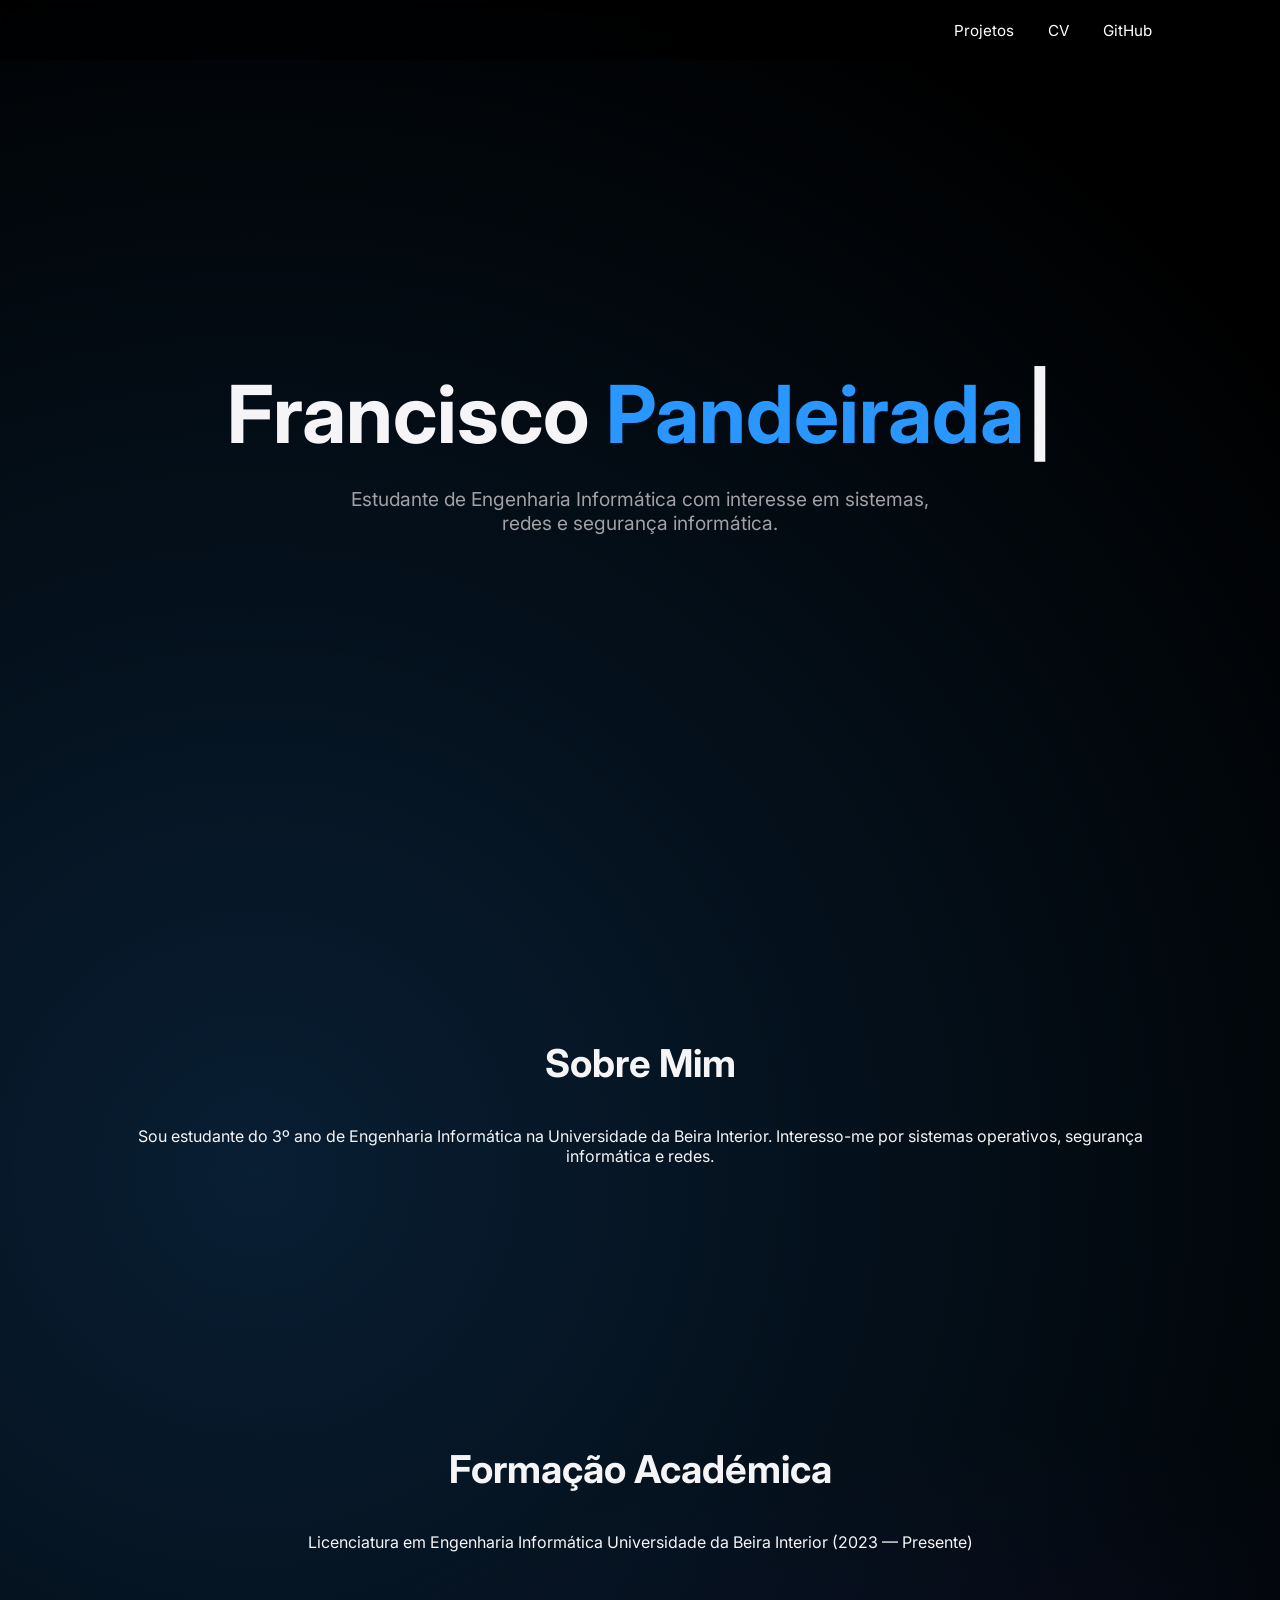
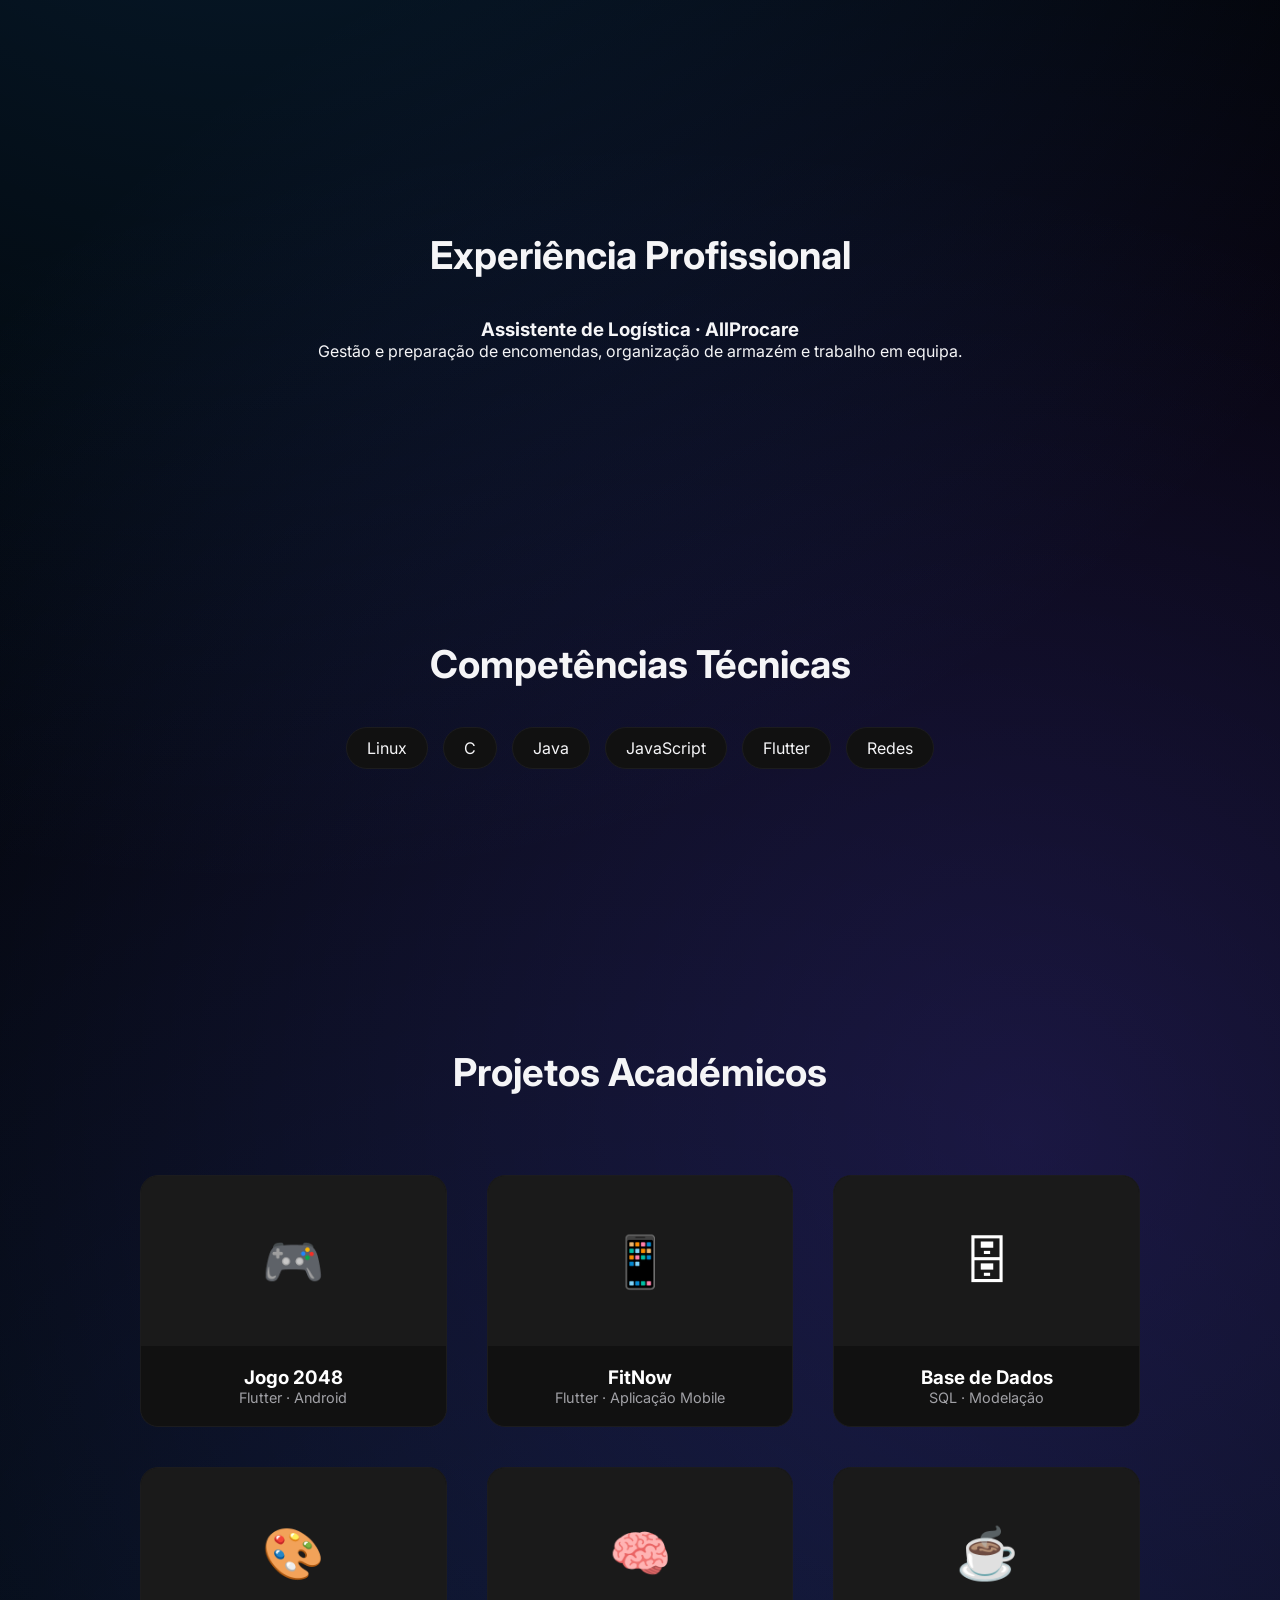
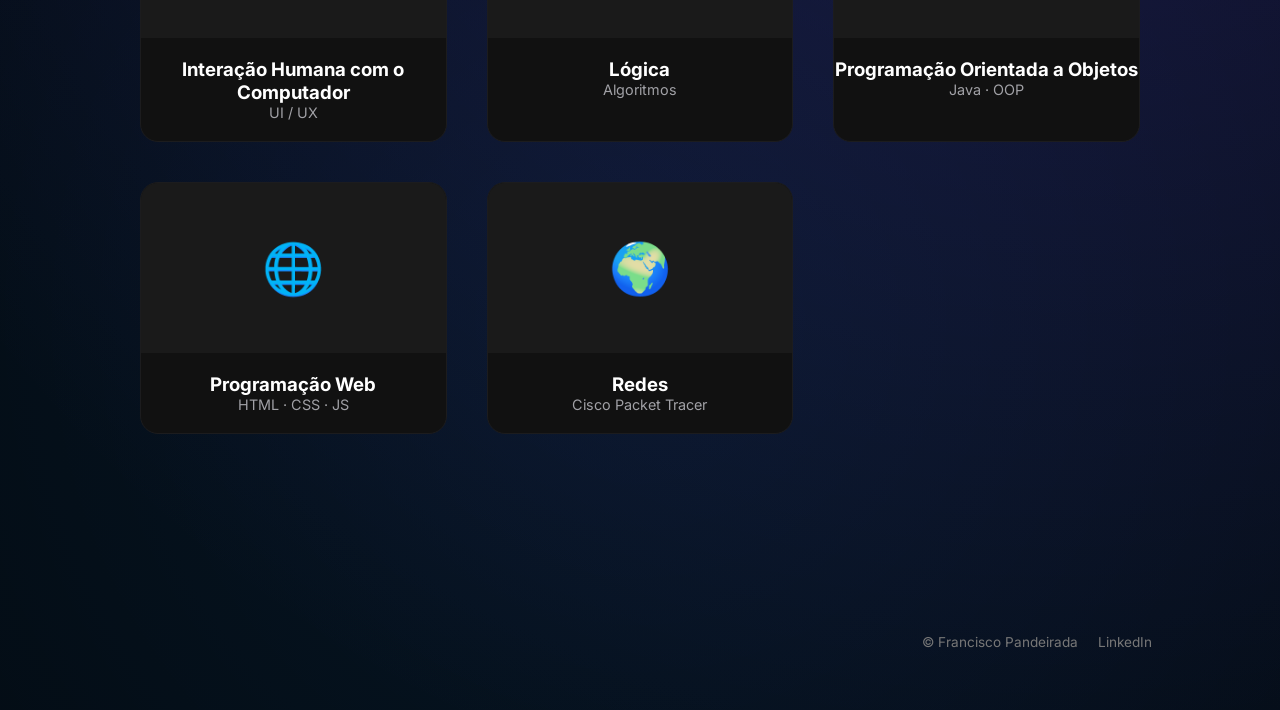
==== commit f318e5cd: "update 5/03 3rd" ====
--- a/index.html
+++ b/index.html
@@ -6,7 +6,7 @@
 <meta charset="UTF-8">
 <meta name="viewport" content="width=device-width, initial-scale=1.0">
 
-<title>Francisco | Engenharia Informática</title>
+<title>Francisco Pandeirada | Engenharia Informática</title>
 
 <link rel="stylesheet" href="./style.css">
 
@@ -16,6 +16,28 @@
 
 
 <body>
+
+
+<!-- NAVBAR -->
+
+<nav class="navbar">
+
+<div class="nav-links">
+
+<a href="#projetos">Projetos</a>
+
+<a href="ficheiros/CV_Francisco_Pandeirada.pdf" download>
+CV
+</a>
+
+<a href="https://github.com/k1k0p" target="_blank">
+GitHub
+</a>
+
+</div>
+
+</nav>
+
 
 
 <!-- HERO -->
@@ -27,11 +49,12 @@
 </h1>
 
 <p>
-Estudante de Engenharia Informática com interesse em redes,
-sistemas e segurança informática.
-</p>
-
-</section>
+Estudante de Engenharia Informática com interesse em
+sistemas, redes e segurança informática.
+</p>
+
+</section>
+
 
 
 <!-- SOBRE -->
@@ -50,6 +73,7 @@
 </section>
 
 
+
 <!-- FORMAÇÃO -->
 
 <section>
@@ -58,10 +82,11 @@
 
 <p>
 Licenciatura em Engenharia Informática  
-Universidade da Beira Interior (2023 - presente)
-</p>
-
-</section>
+Universidade da Beira Interior (2023 — Presente)
+</p>
+
+</section>
+
 
 
 <!-- EXPERIÊNCIA -->
@@ -75,13 +100,14 @@
 <h3>Assistente de Logística · AllProcare</h3>
 
 <p>
-Gestão e preparação de encomendas, organização de armazém
-e trabalho em equipa em ambiente dinâmico.
-</p>
-
-</div>
-
-</section>
+Gestão e preparação de encomendas,
+organização de armazém e trabalho em equipa.
+</p>
+
+</div>
+
+</section>
+
 
 
 <!-- SKILLS -->
@@ -104,93 +130,88 @@
 </section>
 
 
+
 <!-- PROJETOS -->
 
-<section>
+<section id="projetos">
+
+<h2>Projetos Académicos</h2>
+
 <div class="projects-grid">
 
-<a href="/projetos/projeto-2048.html" class="project-card">
+<a href="projetos/projeto-2048.html" class="project-card">
 <div class="project-icon">🎮</div>
 <h3>Jogo 2048</h3>
 <p>Flutter · Android</p>
 </a>
 
-<a href="/projetos/projeto-fitnow.html" class="project-card">
+<a href="projetos/projeto-fitnow.html" class="project-card">
 <div class="project-icon">📱</div>
 <h3>FitNow</h3>
 <p>Flutter · Aplicação Mobile</p>
 </a>
 
-<a href="/projetos/projeto-bd.html" class="project-card">
+<a href="projetos/projeto-bd.html" class="project-card">
 <div class="project-icon">🗄</div>
 <h3>Base de Dados</h3>
-<p>SQL · Modelação de Dados</p>
-</a>
-
-<a href="/projetos/projeto-ihc.html" class="project-card">
+<p>SQL · Modelação</p>
+</a>
+
+<a href="projetos/projeto-ihc.html" class="project-card">
 <div class="project-icon">🎨</div>
 <h3>Interação Humana com o Computador</h3>
-<p>UI/UX · Usabilidade</p>
-</a>
-
-<a href="/projetos/projeto-lógica.html" class="project-card">
+<p>UI / UX</p>
+</a>
+
+<a href="projetos/projeto-lógica.html" class="project-card">
 <div class="project-icon">🧠</div>
 <h3>Lógica</h3>
-<p>Algoritmos · Resolução de Problemas</p>
-</a>
-
-<a href="/projetos/projeto-poo.html" class="project-card">
+<p>Algoritmos</p>
+</a>
+
+<a href="projetos/projeto-poo.html" class="project-card">
 <div class="project-icon">☕</div>
 <h3>Programação Orientada a Objetos</h3>
 <p>Java · OOP</p>
 </a>
 
-<a href="/projetos/projeto-pweb.html" class="project-card">
+<a href="projetos/projeto-pweb.html" class="project-card">
 <div class="project-icon">🌐</div>
 <h3>Programação Web</h3>
-<p>HTML · CSS · JavaScript</p>
-</a>
-
-<a href="/projetos/projeto-redes.html" class="project-card">
+<p>HTML · CSS · JS</p>
+</a>
+
+<a href="projetos/projeto-redes.html" class="project-card">
 <div class="project-icon">🌍</div>
 <h3>Redes</h3>
-<p>Cisco Packet Tracer · Redes</p>
-</a>
-
-</div>
-</section>
-
-
-
-<!-- CONTACTO -->
-
-<section>
-
-<h2>Contacto</h2>
-
-<p>Email: kikopandeirada@gmail.com</p>
-
-
-
-<p>
-GitHub:
-<a href="https://github.com/k1k0p" target="_blank">
-github.com/k1k0p
-</a>
-</p>
-
-<div class="cv-download">
-
-<a href="ficheiros/CV_Francisco_Pandeirada.pdf" download class="download-btn">
-    CV
-</a>
-
-</div>
-
-</section>
+<p>Cisco Packet Tracer</p>
+</a>
+
+</div>
+
+</section>
+
+
+
+<!-- FOOTER -->
+
+<footer class="footer">
+
+<div class="footer-content">
+
+<span>© Francisco Pandeirada</span>
+
+<a href="https://www.linkedin.com/in/francisco-pandeirada/">
+    LinkedIn   
+</a>
+
+</div>
+
+</footer>
 
 
 <script src="./script.js"></script>
 
 </body>
+
 </html>
--- a/style.css
+++ b/style.css
@@ -5,23 +5,89 @@
 }
 
 body{
+
 background:#000;
+
+background-image:
+radial-gradient(circle at 20% 30%, rgba(41,151,255,.20), transparent 45%),
+radial-gradient(circle at 80% 70%, rgba(120,70,255,.20), transparent 45%),
+radial-gradient(circle at 50% 90%, rgba(41,151,255,.15), transparent 50%);
+
 color:#f5f5f7;
-font-family:Inter,sans-serif;
+
+font-family:Inter, sans-serif;
+
 scroll-behavior:smooth;
-}
+
+}
+
+
+/* NAVBAR */
+
+.navbar{
+
+position:fixed;
+top:0;
+left:0;
+
+width:100%;
+
+display:flex;
+justify-content:flex-end;
+
+padding:20px 10%;
+
+background:rgba(0,0,0,.6);
+
+backdrop-filter:blur(10px);
+
+transition:transform .4s ease;
+
+z-index:1000;
+
+}
+
+.navbar.hidden{
+transform:translateY(-100%);
+}
+
+.nav-links a{
+
+margin-left:30px;
+
+color:white;
+
+text-decoration:none;
+
+font-size:.95rem;
+
+transition:.2s;
+
+}
+
+.nav-links a:hover{
+color:#2997ff;
+}
+
 
 /* HERO */
 
 .hero{
+
 height:100vh;
+
 display:flex;
 flex-direction:column;
+
 justify-content:center;
 align-items:center;
+
 text-align:center;
+
 gap:25px;
+
 padding:0 10%;
+
 }
 
 .hero h1{
@@ -29,30 +95,47 @@
 }
 
 .hero p{
+
 max-width:600px;
+
 color:#a1a1a6;
+
 font-size:1.2rem;
-}
+
+}
+
 
 /* SECTIONS */
 
 section:not(.hero){
+
 padding:140px 10%;
+
 display:flex;
 flex-direction:column;
+
 align-items:center;
+
 text-align:center;
+
 gap:40px;
 
 opacity:0;
+
 transform:translateY(40px);
-transition:all .8s ease;
+
+transition:.8s;
+
 }
 
 section.visible{
+
 opacity:1;
+
 transform:translateY(0);
-}
+
+}
+
 
 /* TITLES */
 
@@ -60,21 +143,32 @@
 font-size:2.4rem;
 }
 
+
 /* SKILLS */
 
 .skills{
+
 display:flex;
 flex-wrap:wrap;
+
 gap:15px;
-justify-content:center;
+
+justify-content:center;
+
 }
 
 .skills span{
+
 padding:10px 20px;
+
 border-radius:50px;
+
 background:#111;
+
 border:1px solid #1c1c1e;
-}
+
+}
+
 
 /* PROJECT GRID */
 
@@ -87,13 +181,13 @@
 gap:40px;
 
 width:100%;
-
 max-width:1000px;
 
 margin-top:40px;
 
 }
 
+
 /* PROJECT CARD */
 
 .project-card{
@@ -110,50 +204,35 @@
 
 color:white;
 
+display:flex;
+flex-direction:column;
+
+align-items:center;
+
 transition:.3s;
 
-display:flex;
-
-flex-direction:column;
+}
+
+.project-card:hover{
+
+transform:translateY(-8px);
+
+border-color:#2997ff;
+
+box-shadow:0 20px 40px rgba(0,0,0,.6);
+
+}
+
+
+.project-icon{
+
+height:170px;
+
+width:100%;
+
+display:flex;
 
 align-items:center;
-
-}
-
-.project-card:hover{
-
-transform:translateY(-8px);
-
-border-color:#2997ff;
-
-box-shadow:0 20px 40px rgba(0,0,0,.6);
-
-}
-
-/* IMAGE */
-
-.project-img img{
-
-width:100%;
-
-height:170px;
-
-object-fit:cover;
-
-}
-
-/* ICON */
-
-.project-icon{
-
-height:170px;
-
-width:100%;
-
-display:flex;
-
-align-items:center;
-
 justify-content:center;
 
 font-size:50px;
@@ -162,12 +241,8 @@
 
 }
 
-/* CARD TEXT */
-
 .project-card h3{
-
 margin-top:20px;
-
 }
 
 .project-card p{
@@ -180,49 +255,82 @@
 
 }
 
-/* LINKS */
-
-a{
+
+/* FOOTER */
+
+.footer{
+
+padding:60px 10%;
+
+display:flex;
+
+justify-content:flex-end;
+
+}
+
+.footer-content{
+
+display:flex;
+
+gap:20px;
+
+font-size:.85rem;
+
+color:#777;
+
+}
+
+.footer-content a{
+
+color:#777;
+
+text-decoration:none;
+
+transition:.2s;
+
+}
+
+.footer-content a:hover{
 
 color:#2997ff;
 
-text-decoration:none;
-
-}
-
-/* TYPING EFFECT */
+}
+
+
+/* TYPING */
 
 .highlight{
 color:#2997ff;
 }
 
 .cursor{
+
 margin-left:2px;
+
 animation:blink 1s infinite;
+
 }
 
 @keyframes blink{
 
-0%{opacity:1;}
-50%{opacity:0;}
-100%{opacity:1;}
-
-}
-
-/* =====================
-   PROJECT PAGE
-===================== */
+0%{opacity:1}
+50%{opacity:0}
+100%{opacity:1}
+
+}
+
+/* ======================
+PROJECT PAGE LAYOUT
+====================== */
 
 .product-hero{
 
 height:100vh;
 
 display:flex;
-
 flex-direction:column;
 
 justify-content:center;
-
 align-items:center;
 
 text-align:center;
@@ -234,9 +342,7 @@
 }
 
 .product-hero h1{
-
 font-size:clamp(3rem,7vw,5rem);
-
 }
 
 .hero-sub{
@@ -247,7 +353,8 @@
 
 }
 
-/* CONTENT */
+
+/* PROJECT CONTENT */
 
 .product-content{
 
@@ -261,17 +368,34 @@
 
 gap:80px;
 
+padding:120px 10%;
+
+}
+
+.content-block{
+
+max-width:800px;
+
+}
+
+.content-block h2{
+
+margin-bottom:15px;
+
 }
 
 .content-block p{
 
 color:#a1a1a6;
 
-line-height:1.6;
-
-}
-
-/* SKILL TAGS */
+line-height:1.7;
+
+margin-bottom:15px;
+
+}
+
+
+/* SKILLS TAGS */
 
 .skills-list{
 
@@ -299,7 +423,8 @@
 
 }
 
-/* DOWNLOAD */
+
+/* DOWNLOAD BUTTON */
 
 .download-btn{
 
@@ -311,10 +436,10 @@
 
 color:#000;
 
+font-weight:500;
+
 text-decoration:none;
 
-font-weight:500;
-
 transition:.3s;
 
 }
@@ -325,6 +450,7 @@
 
 }
 
+
 /* BACK BUTTON */
 
 .project-navigation{
@@ -351,6 +477,8 @@
 
 text-decoration:none;
 
+transition:.3s;
+
 }
 
 .back-home-btn:hover{
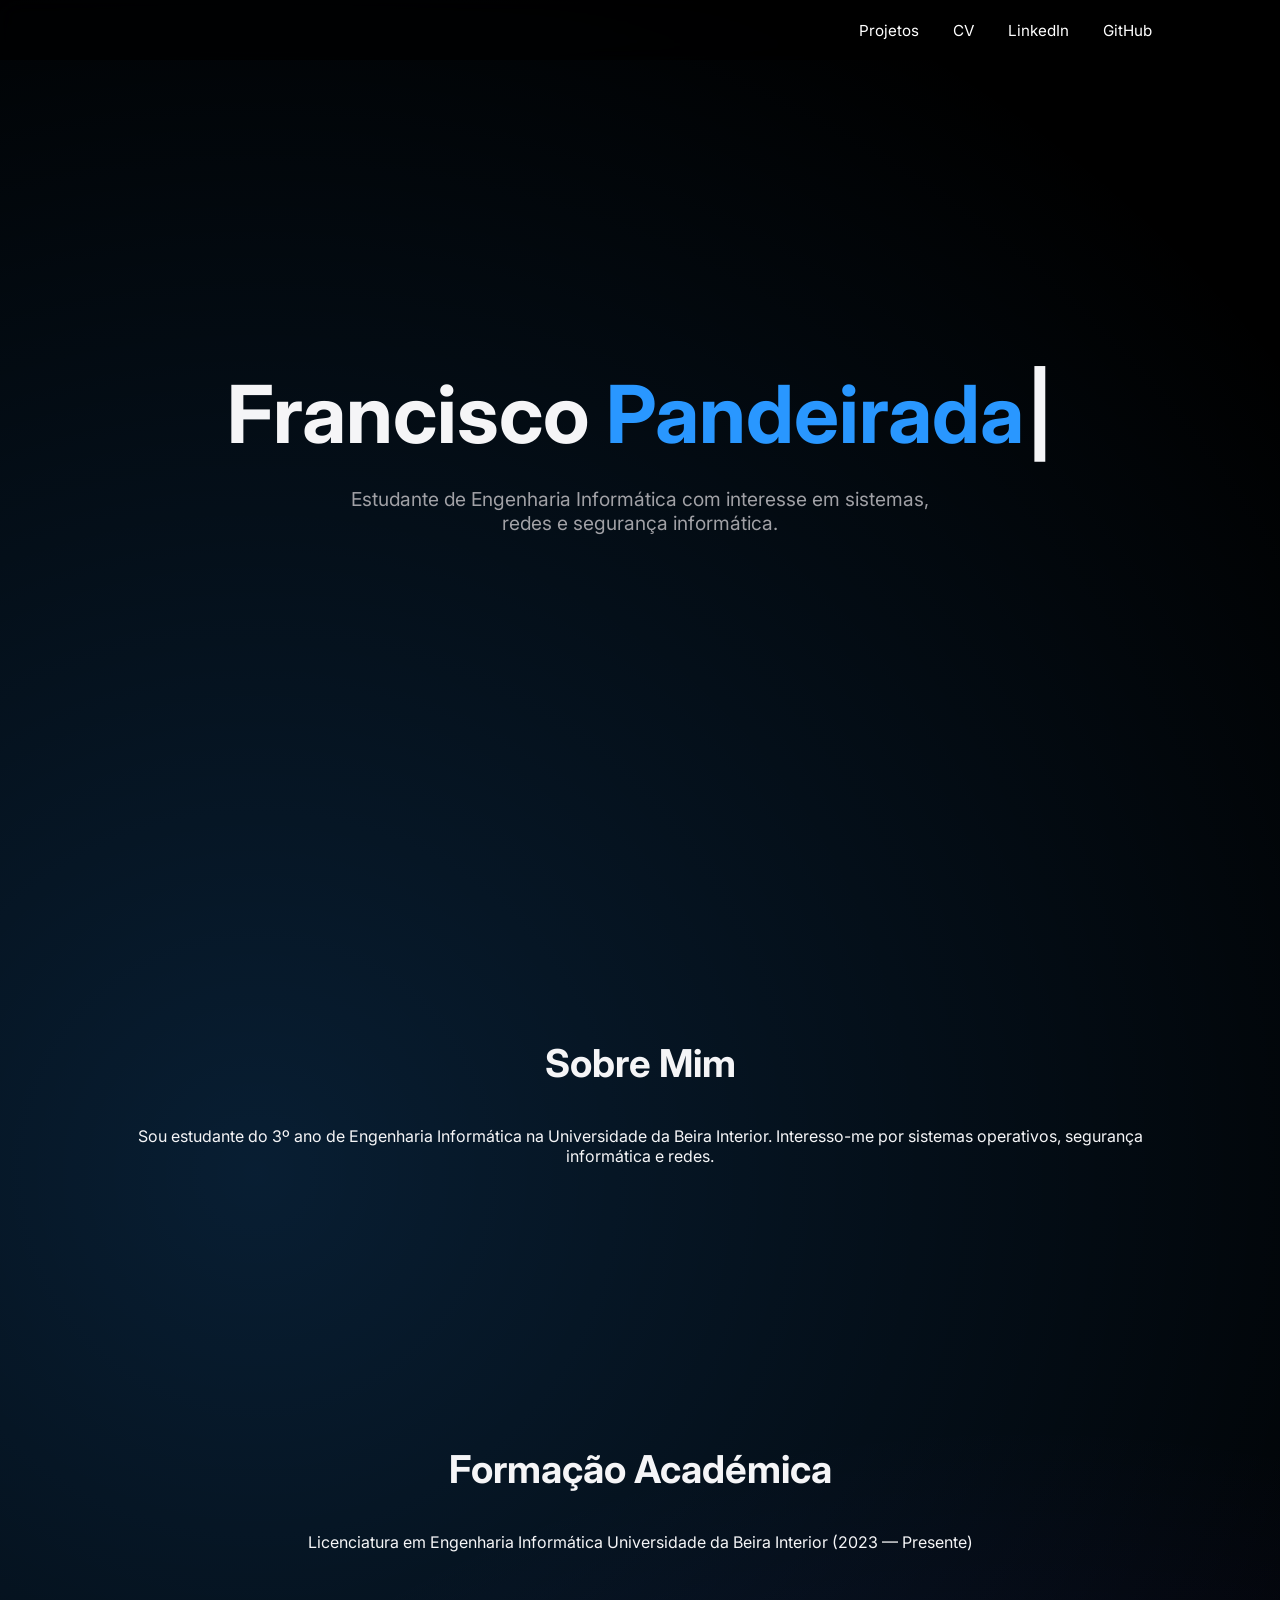
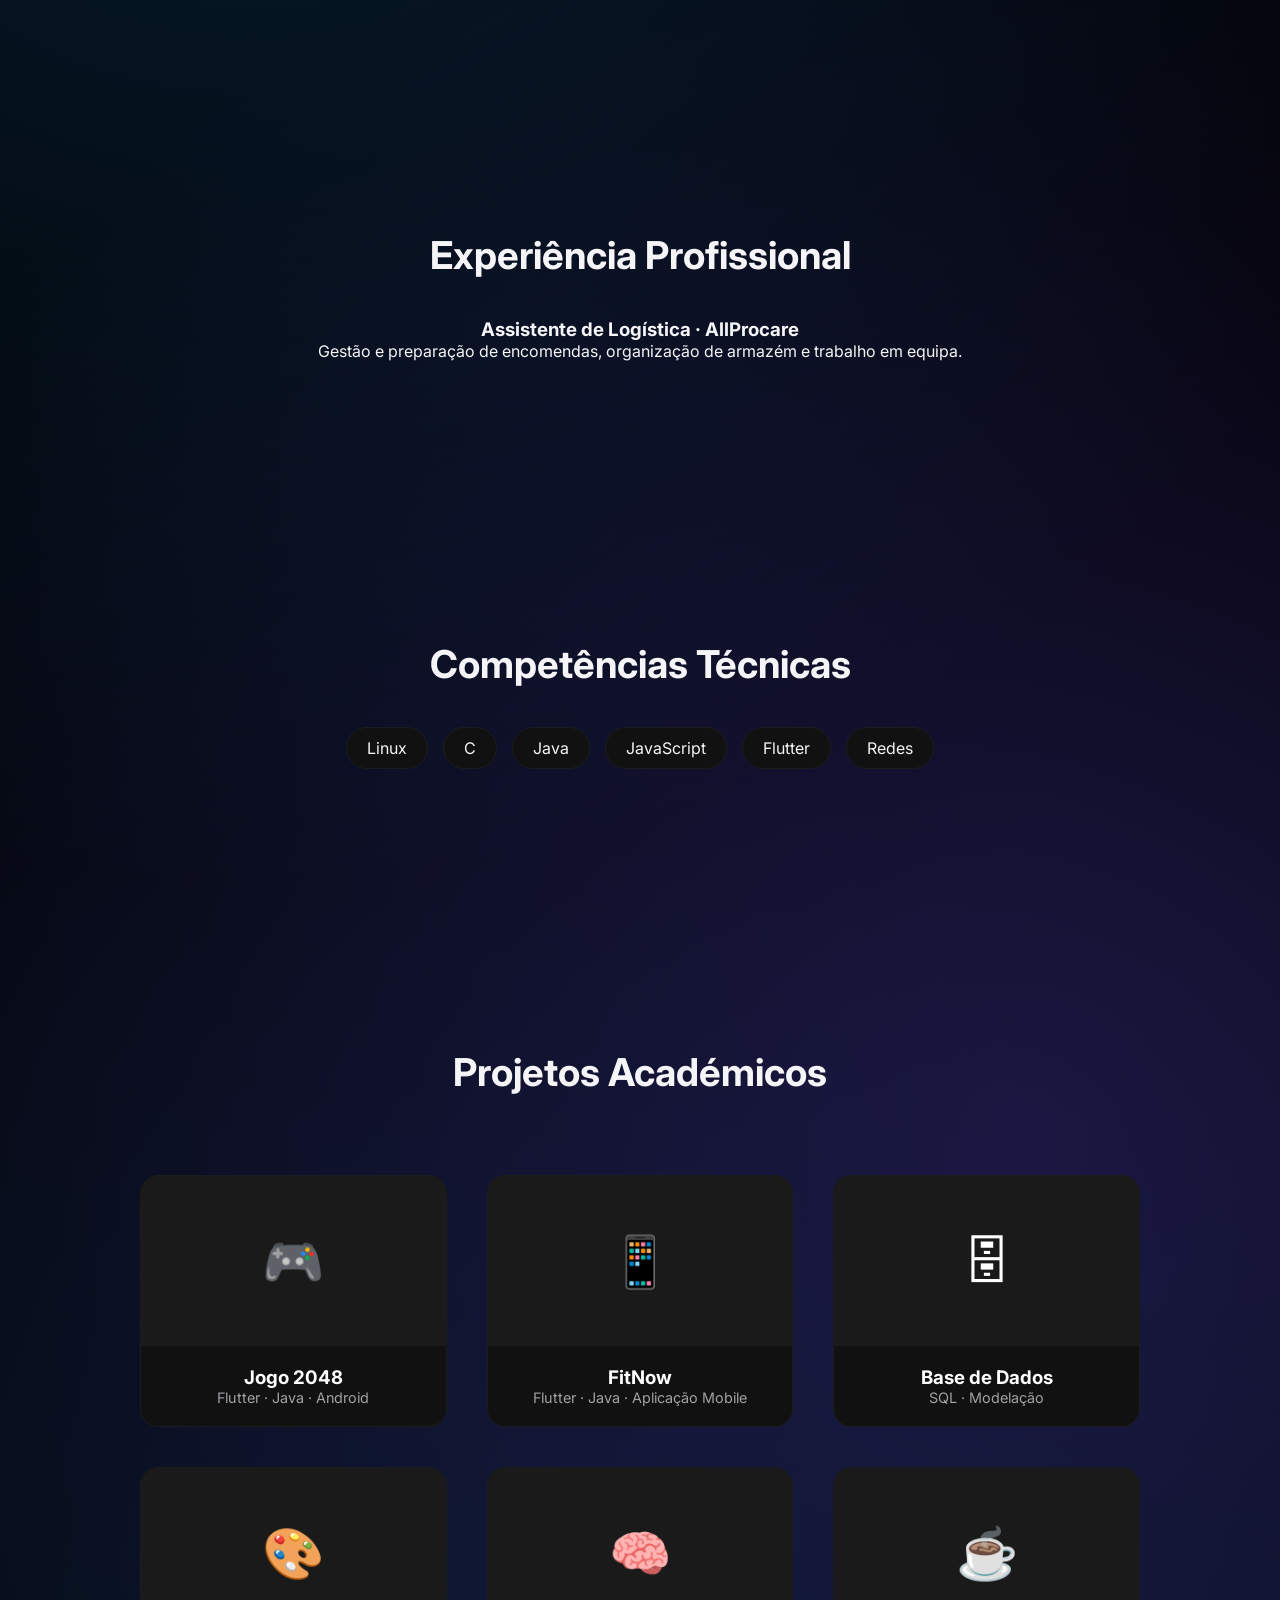
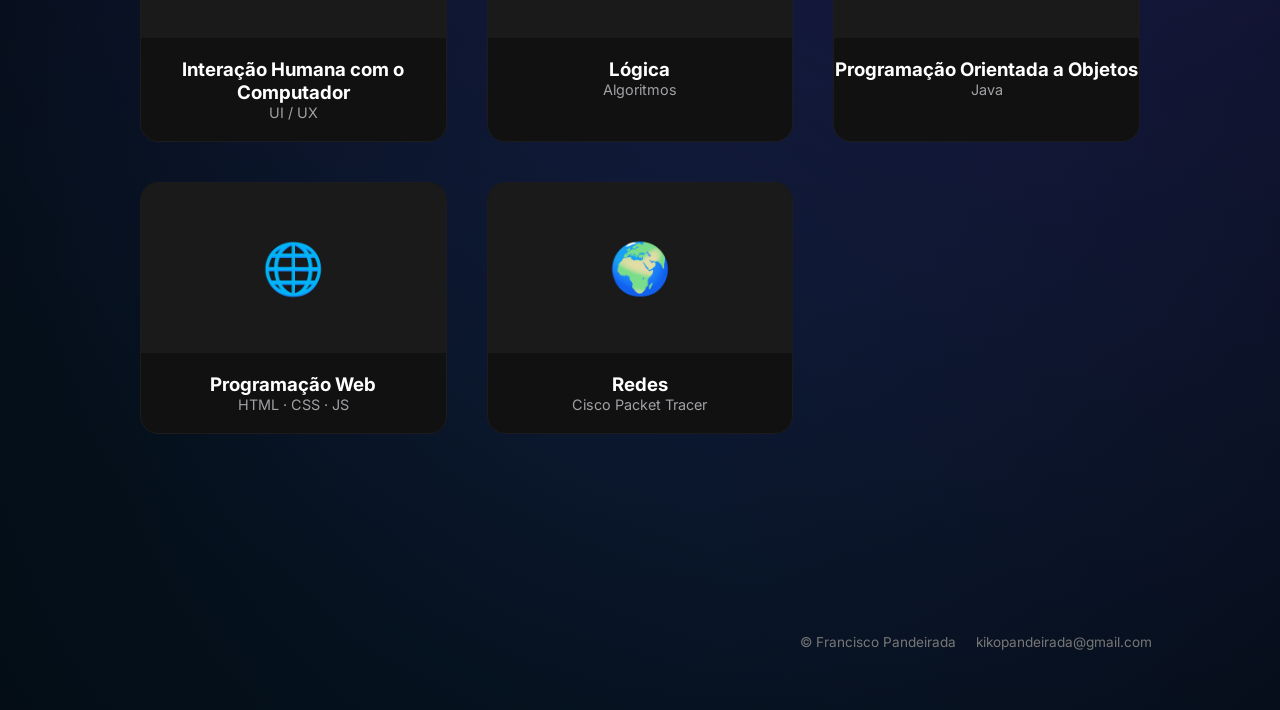
==== commit f84cfabe: "update 6/03" ====
--- a/index.html
+++ b/index.html
@@ -3,14 +3,14 @@
 
 <head>
 
-<meta charset="UTF-8">
-<meta name="viewport" content="width=device-width, initial-scale=1.0">
-
-<title>Francisco Pandeirada | Engenharia Informática</title>
-
-<link rel="stylesheet" href="./style.css">
-
-<link href="https://fonts.googleapis.com/css2?family=Inter:wght@300;400;600;800&display=swap" rel="stylesheet">
+    <meta charset="UTF-8">
+    <meta name="viewport" content="width=device-width, initial-scale=1.0">
+
+    <title>Francisco Pandeirada | Engenharia Informática</title>
+
+    <link rel="stylesheet" href="style.css">
+
+    <link href="https://fonts.googleapis.com/css2?family=Inter:wght@300;400;600;800&display=swap" rel="stylesheet">
 
 </head>
 
@@ -18,199 +18,202 @@
 <body>
 
 
-<!-- NAVBAR -->
-
-<nav class="navbar">
-
-<div class="nav-links">
-
-<a href="#projetos">Projetos</a>
-
-<a href="ficheiros/CV_Francisco_Pandeirada.pdf" download>
-CV
-</a>
-
-<a href="https://github.com/k1k0p" target="_blank">
-GitHub
-</a>
-
-</div>
-
-</nav>
-
-
-
-<!-- HERO -->
-
-<section class="hero">
-
-<h1>
-Francisco <span id="typing-name"></span>
-</h1>
-
-<p>
-Estudante de Engenharia Informática com interesse em
-sistemas, redes e segurança informática.
-</p>
-
-</section>
-
-
-
-<!-- SOBRE -->
-
-<section>
-
-<h2>Sobre Mim</h2>
-
-<p>
-Sou estudante do 3º ano de Engenharia Informática
-na Universidade da Beira Interior.
-Interesso-me por sistemas operativos,
-segurança informática e redes.
-</p>
-
-</section>
-
-
-
-<!-- FORMAÇÃO -->
-
-<section>
-
-<h2>Formação Académica</h2>
-
-<p>
-Licenciatura em Engenharia Informática  
-Universidade da Beira Interior (2023 — Presente)
-</p>
-
-</section>
-
-
-
-<!-- EXPERIÊNCIA -->
-
-<section>
-
-<h2>Experiência Profissional</h2>
-
-<div class="job">
-
-<h3>Assistente de Logística · AllProcare</h3>
-
-<p>
-Gestão e preparação de encomendas,
-organização de armazém e trabalho em equipa.
-</p>
-
-</div>
-
-</section>
-
-
-
-<!-- SKILLS -->
-
-<section>
-
-<h2>Competências Técnicas</h2>
-
-<div class="skills">
-
-<span>Linux</span>
-<span>C</span>
-<span>Java</span>
-<span>JavaScript</span>
-<span>Flutter</span>
-<span>Redes</span>
-
-</div>
-
-</section>
-
-
-
-<!-- PROJETOS -->
-
-<section id="projetos">
-
-<h2>Projetos Académicos</h2>
-
-<div class="projects-grid">
-
-<a href="projetos/projeto-2048.html" class="project-card">
-<div class="project-icon">🎮</div>
-<h3>Jogo 2048</h3>
-<p>Flutter · Android</p>
-</a>
-
-<a href="projetos/projeto-fitnow.html" class="project-card">
-<div class="project-icon">📱</div>
-<h3>FitNow</h3>
-<p>Flutter · Aplicação Mobile</p>
-</a>
-
-<a href="projetos/projeto-bd.html" class="project-card">
-<div class="project-icon">🗄</div>
-<h3>Base de Dados</h3>
-<p>SQL · Modelação</p>
-</a>
-
-<a href="projetos/projeto-ihc.html" class="project-card">
-<div class="project-icon">🎨</div>
-<h3>Interação Humana com o Computador</h3>
-<p>UI / UX</p>
-</a>
-
-<a href="projetos/projeto-lógica.html" class="project-card">
-<div class="project-icon">🧠</div>
-<h3>Lógica</h3>
-<p>Algoritmos</p>
-</a>
-
-<a href="projetos/projeto-poo.html" class="project-card">
-<div class="project-icon">☕</div>
-<h3>Programação Orientada a Objetos</h3>
-<p>Java · OOP</p>
-</a>
-
-<a href="projetos/projeto-pweb.html" class="project-card">
-<div class="project-icon">🌐</div>
-<h3>Programação Web</h3>
-<p>HTML · CSS · JS</p>
-</a>
-
-<a href="projetos/projeto-redes.html" class="project-card">
-<div class="project-icon">🌍</div>
-<h3>Redes</h3>
-<p>Cisco Packet Tracer</p>
-</a>
-
-</div>
-
-</section>
-
-
-
-<!-- FOOTER -->
-
-<footer class="footer">
-
-<div class="footer-content">
-
-<span>© Francisco Pandeirada</span>
-
-<a href="https://www.linkedin.com/in/francisco-pandeirada/">
-    LinkedIn   
-</a>
-
-</div>
-
-</footer>
-
-
-<script src="./script.js"></script>
+    <!-- NAVBAR -->
+
+    <nav class="navbar">
+
+        <div class="nav-links">
+
+            <a href="#projetos">Projetos</a>
+
+            <a href="ficheiros/CV_Francisco_Pandeirada.pdf" download>
+                CV
+            </a>
+
+            <a href="https://www.linkedin.com/in/francisco-pandeirada/">
+                LinkedIn
+            </a>
+
+            <a href="https://github.com/k1k0p" target="_blank">
+                GitHub
+            </a>
+
+        </div>
+
+    </nav>
+
+
+
+    <!-- HERO -->
+
+    <section class="hero">
+
+        <h1>
+            Francisco <span id="typing-name"></span>
+        </h1>
+
+        <p>
+            Estudante de Engenharia Informática com interesse em
+            sistemas, redes e segurança informática.
+        </p>
+
+    </section>
+
+
+
+    <!-- SOBRE -->
+
+    <section>
+
+        <h2>Sobre Mim</h2>
+
+        <p>
+            Sou estudante do 3º ano de Engenharia Informática
+            na Universidade da Beira Interior.
+            Interesso-me por sistemas operativos,
+            segurança informática e redes.
+        </p>
+
+    </section>
+
+
+
+    <!-- FORMAÇÃO -->
+
+    <section>
+
+        <h2>Formação Académica</h2>
+
+        <p>
+            Licenciatura em Engenharia Informática
+            Universidade da Beira Interior (2023 — Presente)
+        </p>
+
+    </section>
+
+
+
+    <!-- EXPERIÊNCIA -->
+
+    <section>
+
+        <h2>Experiência Profissional</h2>
+
+        <div class="job">
+
+            <h3>Assistente de Logística · AllProcare</h3>
+
+            <p>
+                Gestão e preparação de encomendas,
+                organização de armazém e trabalho em equipa.
+            </p>
+
+        </div>
+
+    </section>
+
+
+
+    <!-- SKILLS -->
+
+    <section>
+
+        <h2>Competências Técnicas</h2>
+
+        <div class="skills">
+
+            <span>Linux</span>
+            <span>C</span>
+            <span>Java</span>
+            <span>JavaScript</span>
+            <span>Flutter</span>
+            <span>Redes
+
+
+        </div>
+
+    </section>
+
+
+
+    <!-- PROJETOS -->
+
+    <section id="projetos">
+
+        <h2>Projetos Académicos</h2>
+
+        <div class="projects-grid">
+
+            <a href="projetos/projeto-2048.html" class="project-card">
+                <div class="project-icon">🎮</div>
+                <h3>Jogo 2048</h3>
+                <p>Flutter · Java · Android</p>
+            </a>
+
+            <a href="projetos/projeto-fitnow.html" class="project-card">
+                <div class="project-icon">📱</div>
+                <h3>FitNow</h3>
+                <p>Flutter · Java · Aplicação Mobile</p>
+            </a>
+
+            <a href="projetos/projeto-bd.html" class="project-card">
+                <div class="project-icon">🗄</div>
+                <h3>Base de Dados</h3>
+                <p>SQL · Modelação</p>
+            </a>
+
+            <a href="projetos/projeto-ihc.html" class="project-card">
+                <div class="project-icon">🎨</div>
+                <h3>Interação Humana com o Computador</h3>
+                <p>UI / UX</p>
+            </a>
+
+            <a href="projetos/projeto-lógica.html" class="project-card">
+                <div class="project-icon">🧠</div>
+                <h3>Lógica</h3>
+                <p>Algoritmos</p>
+            </a>
+
+            <a href="projetos/projeto-poo.html" class="project-card">
+                <div class="project-icon">☕</div>
+                <h3>Programação Orientada a Objetos</h3>
+                <p>Java </p>
+            </a>
+
+            <a href="projetos/projeto-pweb.html" class="project-card">
+                <div class="project-icon">🌐</div>
+                <h3>Programação Web</h3>
+                <p>HTML · CSS · JS</p>
+            </a>
+
+            <a href="projetos/projeto-redes.html" class="project-card">
+                <div class="project-icon">🌍</div>
+                <h3>Redes</h3>
+                <p>Cisco Packet Tracer</p>
+            </a>
+
+        </div>
+
+    </section>
+
+
+
+    <!-- FOOTER -->
+
+    <footer class="footer">
+
+        <div class="footer-content">
+
+            <span>© Francisco Pandeirada</span>
+
+            <span>kikopandeirada@gmail.com </span>
+
+        </div>
+
+    </footer>
+
+
+    <script src="./script.js"></script>
 
 </body>
 
--- a/style.css
+++ b/style.css
@@ -1,321 +1,329 @@
-*{
-margin:0;
-padding:0;
-box-sizing:border-box;
-}
-
-body{
-
-background:#000;
-
-background-image:
-radial-gradient(circle at 20% 30%, rgba(41,151,255,.20), transparent 45%),
-radial-gradient(circle at 80% 70%, rgba(120,70,255,.20), transparent 45%),
-radial-gradient(circle at 50% 90%, rgba(41,151,255,.15), transparent 50%);
-
-color:#f5f5f7;
-
-font-family:Inter, sans-serif;
-
-scroll-behavior:smooth;
+* {
+    margin: 0;
+    padding: 0;
+    box-sizing: border-box;
+}
+
+body {
+
+    background: #000;
+
+    background-image:
+        radial-gradient(circle at 20% 30%, rgba(41, 151, 255, .20), transparent 45%),
+        radial-gradient(circle at 80% 70%, rgba(120, 70, 255, .20), transparent 45%),
+        radial-gradient(circle at 50% 90%, rgba(41, 151, 255, .15), transparent 50%);
+
+    color: #f5f5f7;
+
+    font-family: Inter, sans-serif;
+
+    scroll-behavior: smooth;
 
 }
 
 
 /* NAVBAR */
 
-.navbar{
-
-position:fixed;
-top:0;
-left:0;
-
-width:100%;
-
-display:flex;
-justify-content:flex-end;
-
-padding:20px 10%;
-
-background:rgba(0,0,0,.6);
-
-backdrop-filter:blur(10px);
-
-transition:transform .4s ease;
-
-z-index:1000;
-
-}
-
-.navbar.hidden{
-transform:translateY(-100%);
-}
-
-.nav-links a{
-
-margin-left:30px;
-
-color:white;
-
-text-decoration:none;
-
-font-size:.95rem;
-
-transition:.2s;
-
-}
-
-.nav-links a:hover{
-color:#2997ff;
+.navbar {
+
+    position: fixed;
+    top: 0;
+    left: 0;
+
+    width: 100%;
+
+    display: flex;
+    justify-content: flex-end;
+
+    padding: 20px 10%;
+
+    background: rgba(0, 0, 0, .6);
+
+    backdrop-filter: blur(10px);
+
+    transition: transform .4s ease;
+
+    z-index: 1000;
+
+}
+
+.navbar.hidden {
+    transform: translateY(-100%);
+}
+
+.nav-links a {
+
+    margin-left: 30px;
+
+    color: white;
+
+    text-decoration: none;
+
+    font-size: .95rem;
+
+    transition: .2s;
+
+}
+
+.nav-links a:hover {
+    color: #2997ff;
 }
 
 
 /* HERO */
 
-.hero{
-
-height:100vh;
-
-display:flex;
-flex-direction:column;
-
-justify-content:center;
-align-items:center;
-
-text-align:center;
-
-gap:25px;
-
-padding:0 10%;
-
-}
-
-.hero h1{
-font-size:clamp(3rem,7vw,5rem);
-}
-
-.hero p{
-
-max-width:600px;
-
-color:#a1a1a6;
-
-font-size:1.2rem;
+.hero {
+
+    height: 100vh;
+
+    display: flex;
+    flex-direction: column;
+
+    justify-content: center;
+    align-items: center;
+
+    text-align: center;
+
+    gap: 25px;
+
+    padding: 0 10%;
+
+}
+
+.hero h1 {
+    font-size: clamp(3rem, 7vw, 5rem);
+}
+
+.hero p {
+
+    max-width: 600px;
+
+    color: #a1a1a6;
+
+    font-size: 1.2rem;
 
 }
 
 
 /* SECTIONS */
 
-section:not(.hero){
-
-padding:140px 10%;
-
-display:flex;
-flex-direction:column;
-
-align-items:center;
-
-text-align:center;
-
-gap:40px;
-
-opacity:0;
-
-transform:translateY(40px);
-
-transition:.8s;
-
-}
-
-section.visible{
-
-opacity:1;
-
-transform:translateY(0);
+section:not(.hero) {
+
+    padding: 140px 10%;
+
+    display: flex;
+    flex-direction: column;
+
+    align-items: center;
+
+    text-align: center;
+
+    gap: 40px;
+
+    opacity: 0;
+
+    transform: translateY(40px);
+
+    transition: .8s;
+
+}
+
+section.visible {
+
+    opacity: 1;
+
+    transform: translateY(0);
 
 }
 
 
 /* TITLES */
 
-h2{
-font-size:2.4rem;
+h2 {
+    font-size: 2.4rem;
 }
 
 
 /* SKILLS */
 
-.skills{
-
-display:flex;
-flex-wrap:wrap;
-
-gap:15px;
-
-justify-content:center;
-
-}
-
-.skills span{
-
-padding:10px 20px;
-
-border-radius:50px;
-
-background:#111;
-
-border:1px solid #1c1c1e;
+.skills {
+
+    display: flex;
+    flex-wrap: wrap;
+
+    gap: 15px;
+
+    justify-content: center;
+
+}
+
+.skills span {
+
+    padding: 10px 20px;
+
+    border-radius: 50px;
+
+    background: #111;
+
+    border: 1px solid #1c1c1e;
 
 }
 
 
 /* PROJECT GRID */
 
-.projects-grid{
-
-display:grid;
-
-grid-template-columns:repeat(auto-fit,minmax(260px,1fr));
-
-gap:40px;
-
-width:100%;
-max-width:1000px;
-
-margin-top:40px;
+.projects-grid {
+
+    display: grid;
+
+    grid-template-columns: repeat(auto-fit, minmax(260px, 1fr));
+
+    gap: 40px;
+
+    width: 100%;
+    max-width: 1000px;
+
+    margin-top: 40px;
 
 }
 
 
 /* PROJECT CARD */
 
-.project-card{
-
-background:#111;
-
-border:1px solid #1c1c1e;
-
-border-radius:18px;
-
-overflow:hidden;
-
-text-decoration:none;
-
-color:white;
-
-display:flex;
-flex-direction:column;
-
-align-items:center;
-
-transition:.3s;
-
-}
-
-.project-card:hover{
-
-transform:translateY(-8px);
-
-border-color:#2997ff;
-
-box-shadow:0 20px 40px rgba(0,0,0,.6);
-
-}
-
-
-.project-icon{
-
-height:170px;
-
-width:100%;
-
-display:flex;
-
-align-items:center;
-justify-content:center;
-
-font-size:50px;
-
-background:#1a1a1a;
-
-}
-
-.project-card h3{
-margin-top:20px;
-}
-
-.project-card p{
-
-color:#a1a1a6;
-
-font-size:.9rem;
-
-margin-bottom:20px;
+.project-card {
+
+    background: #111;
+
+    border: 1px solid #1c1c1e;
+
+    border-radius: 18px;
+
+    overflow: hidden;
+
+    text-decoration: none;
+
+    color: white;
+
+    display: flex;
+    flex-direction: column;
+
+    align-items: center;
+
+    transition: .3s;
+
+}
+
+.project-card:hover {
+
+    transform: translateY(-8px);
+
+    border-color: #2997ff;
+
+    box-shadow: 0 20px 40px rgba(0, 0, 0, .6);
+
+}
+
+
+.project-icon {
+
+    height: 170px;
+
+    width: 100%;
+
+    display: flex;
+
+    align-items: center;
+    justify-content: center;
+
+    font-size: 50px;
+
+    background: #1a1a1a;
+
+}
+
+.project-card h3 {
+    margin-top: 20px;
+}
+
+.project-card p {
+
+    color: #a1a1a6;
+
+    font-size: .9rem;
+
+    margin-bottom: 20px;
 
 }
 
 
 /* FOOTER */
 
-.footer{
-
-padding:60px 10%;
-
-display:flex;
-
-justify-content:flex-end;
-
-}
-
-.footer-content{
-
-display:flex;
-
-gap:20px;
-
-font-size:.85rem;
-
-color:#777;
-
-}
-
-.footer-content a{
-
-color:#777;
-
-text-decoration:none;
-
-transition:.2s;
-
-}
-
-.footer-content a:hover{
-
-color:#2997ff;
+.footer {
+
+    padding: 60px 10%;
+
+    display: flex;
+
+    justify-content: flex-end;
+
+}
+
+.footer-content {
+
+    display: flex;
+
+    gap: 20px;
+
+    font-size: .85rem;
+
+    color: #777;
+
+}
+
+.footer-content a {
+
+    color: #777;
+
+    text-decoration: none;
+
+    transition: .2s;
+
+}
+
+.footer-content a:hover {
+
+    color: #2997ff;
 
 }
 
 
 /* TYPING */
 
-.highlight{
-color:#2997ff;
-}
-
-.cursor{
-
-margin-left:2px;
-
-animation:blink 1s infinite;
-
-}
-
-@keyframes blink{
-
-0%{opacity:1}
-50%{opacity:0}
-100%{opacity:1}
+.highlight {
+    color: #2997ff;
+}
+
+.cursor {
+
+    margin-left: 2px;
+
+    animation: blink 1s infinite;
+
+}
+
+@keyframes blink {
+
+    0% {
+        opacity: 1
+    }
+
+    50% {
+        opacity: 0
+    }
+
+    100% {
+        opacity: 1
+    }
 
 }
 
@@ -323,168 +331,168 @@
 PROJECT PAGE LAYOUT
 ====================== */
 
-.product-hero{
-
-height:100vh;
-
-display:flex;
-flex-direction:column;
-
-justify-content:center;
-align-items:center;
-
-text-align:center;
-
-gap:20px;
-
-padding:0 10%;
-
-}
-
-.product-hero h1{
-font-size:clamp(3rem,7vw,5rem);
-}
-
-.hero-sub{
-
-color:#a1a1a6;
-
-font-size:1.2rem;
+.product-hero {
+
+    height: 100vh;
+
+    display: flex;
+    flex-direction: column;
+
+    justify-content: center;
+    align-items: center;
+
+    text-align: center;
+
+    gap: 20px;
+
+    padding: 0 10%;
+
+}
+
+.product-hero h1 {
+    font-size: clamp(3rem, 7vw, 5rem);
+}
+
+.hero-sub {
+
+    color: #a1a1a6;
+
+    font-size: 1.2rem;
 
 }
 
 
 /* PROJECT CONTENT */
 
-.product-content{
-
-max-width:900px;
-
-margin:auto;
-
-display:flex;
-
-flex-direction:column;
-
-gap:80px;
-
-padding:120px 10%;
-
-}
-
-.content-block{
-
-max-width:800px;
-
-}
-
-.content-block h2{
-
-margin-bottom:15px;
-
-}
-
-.content-block p{
-
-color:#a1a1a6;
-
-line-height:1.7;
-
-margin-bottom:15px;
+.product-content {
+
+    max-width: 900px;
+
+    margin: auto;
+
+    display: flex;
+
+    flex-direction: column;
+
+    gap: 80px;
+
+    padding: 120px 10%;
+
+}
+
+.content-block {
+
+    max-width: 800px;
+
+}
+
+.content-block h2 {
+
+    margin-bottom: 15px;
+
+}
+
+.content-block p {
+
+    color: #a1a1a6;
+
+    line-height: 1.7;
+
+    margin-bottom: 15px;
 
 }
 
 
 /* SKILLS TAGS */
 
-.skills-list{
-
-display:flex;
-
-flex-wrap:wrap;
-
-gap:15px;
-
-justify-content:center;
-
-margin-top:20px;
-
-}
-
-.skill{
-
-padding:10px 20px;
-
-border-radius:50px;
-
-background:#111;
-
-border:1px solid #1c1c1e;
+.skills-list {
+
+    display: flex;
+
+    flex-wrap: wrap;
+
+    gap: 15px;
+
+    justify-content: center;
+
+    margin-top: 20px;
+
+}
+
+.skill {
+
+    padding: 10px 20px;
+
+    border-radius: 50px;
+
+    background: #111;
+
+    border: 1px solid #1c1c1e;
 
 }
 
 
 /* DOWNLOAD BUTTON */
 
-.download-btn{
-
-padding:14px 30px;
-
-border-radius:40px;
-
-background:#2997ff;
-
-color:#000;
-
-font-weight:500;
-
-text-decoration:none;
-
-transition:.3s;
-
-}
-
-.download-btn:hover{
-
-transform:scale(1.05);
+.download-btn {
+
+    padding: 14px 30px;
+
+    border-radius: 40px;
+
+    background: #2997ff;
+
+    color: #000;
+
+    font-weight: 500;
+
+    text-decoration: none;
+
+    transition: .3s;
+
+}
+
+.download-btn:hover {
+
+    transform: scale(1.05);
 
 }
 
 
 /* BACK BUTTON */
 
-.project-navigation{
-
-padding:120px 10%;
-
-display:flex;
-
-justify-content:center;
-
-}
-
-.back-home-btn{
-
-padding:12px 30px;
-
-border-radius:40px;
-
-background:#111;
-
-border:1px solid #1c1c1e;
-
-color:white;
-
-text-decoration:none;
-
-transition:.3s;
-
-}
-
-.back-home-btn:hover{
-
-background:#2997ff;
-
-color:black;
+.project-navigation {
+
+    padding: 120px 10%;
+
+    display: flex;
+
+    justify-content: center;
+
+}
+
+.back-home-btn {
+
+    padding: 12px 30px;
+
+    border-radius: 40px;
+
+    background: #111;
+
+    border: 1px solid #1c1c1e;
+
+    color: white;
+
+    text-decoration: none;
+
+    transition: .3s;
+
+}
+
+.back-home-btn:hover {
+
+    background: #2997ff;
+
+    color: black;
 
 }
